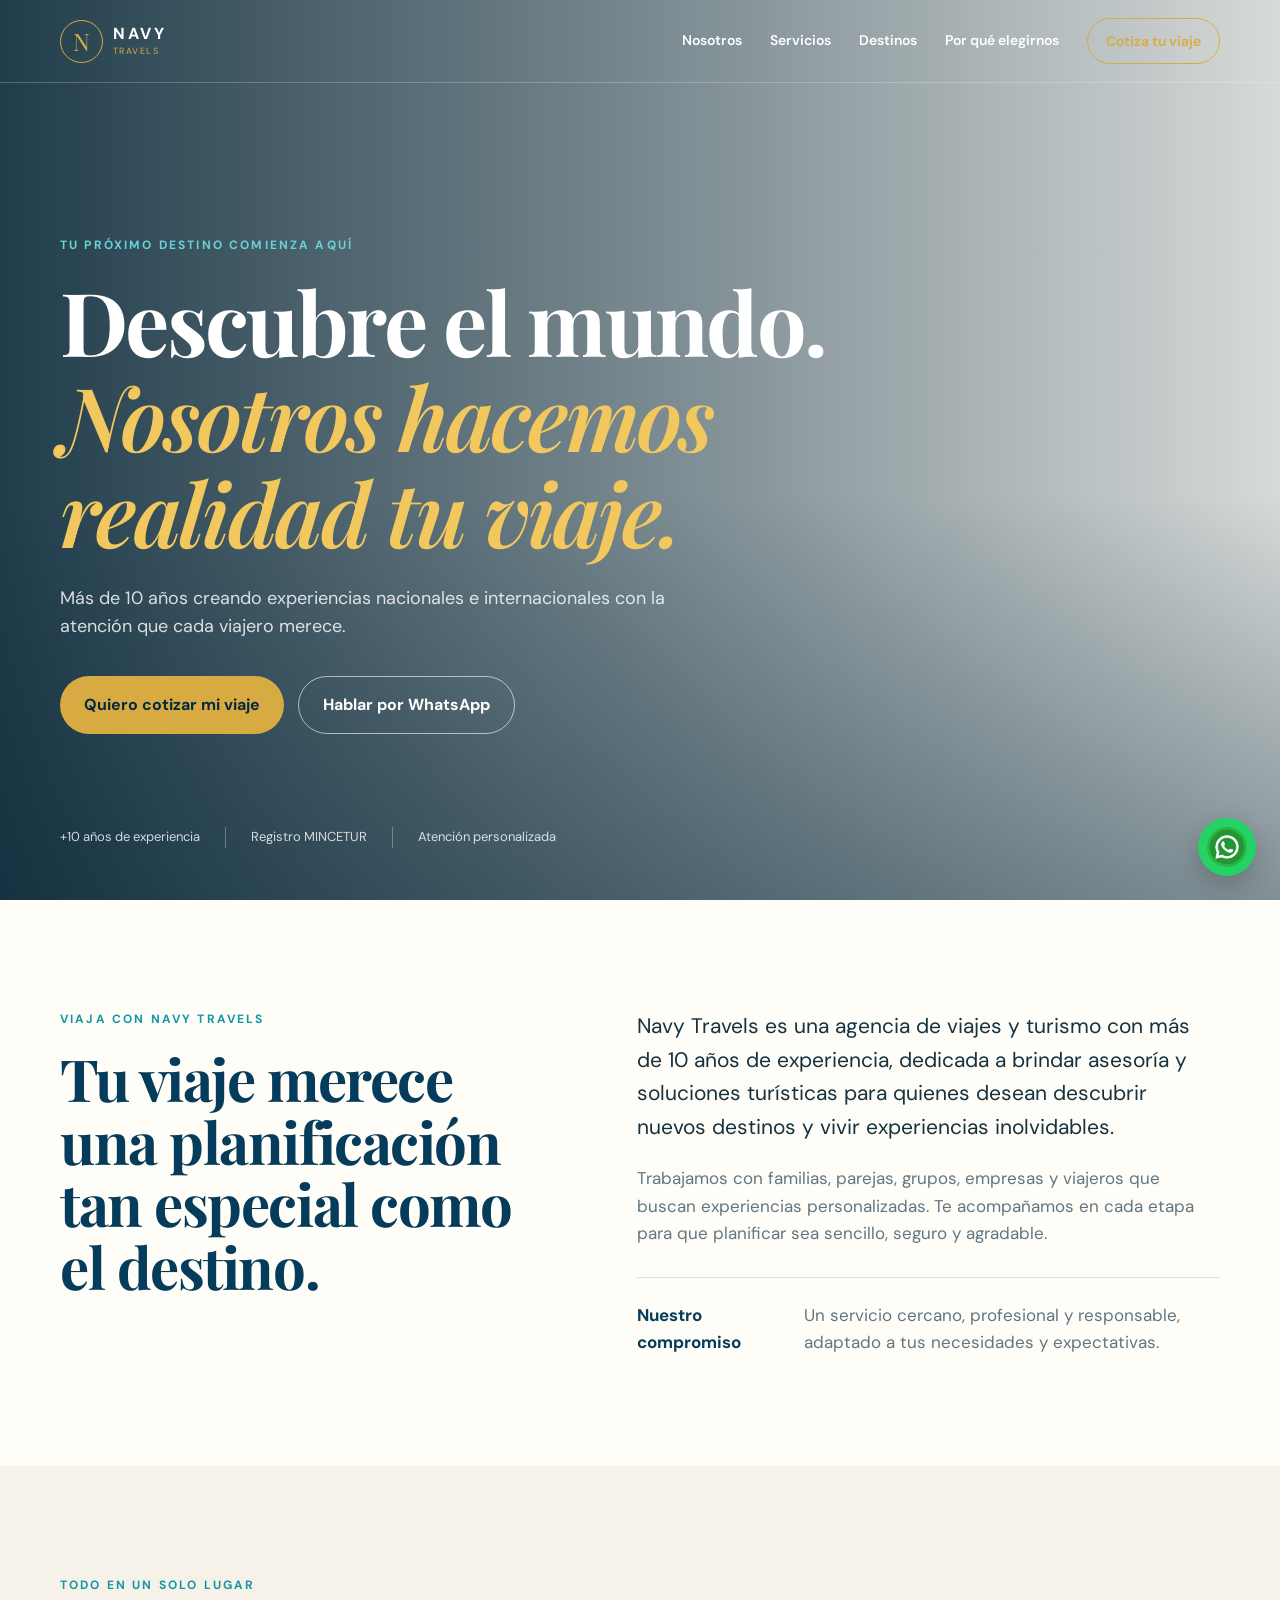
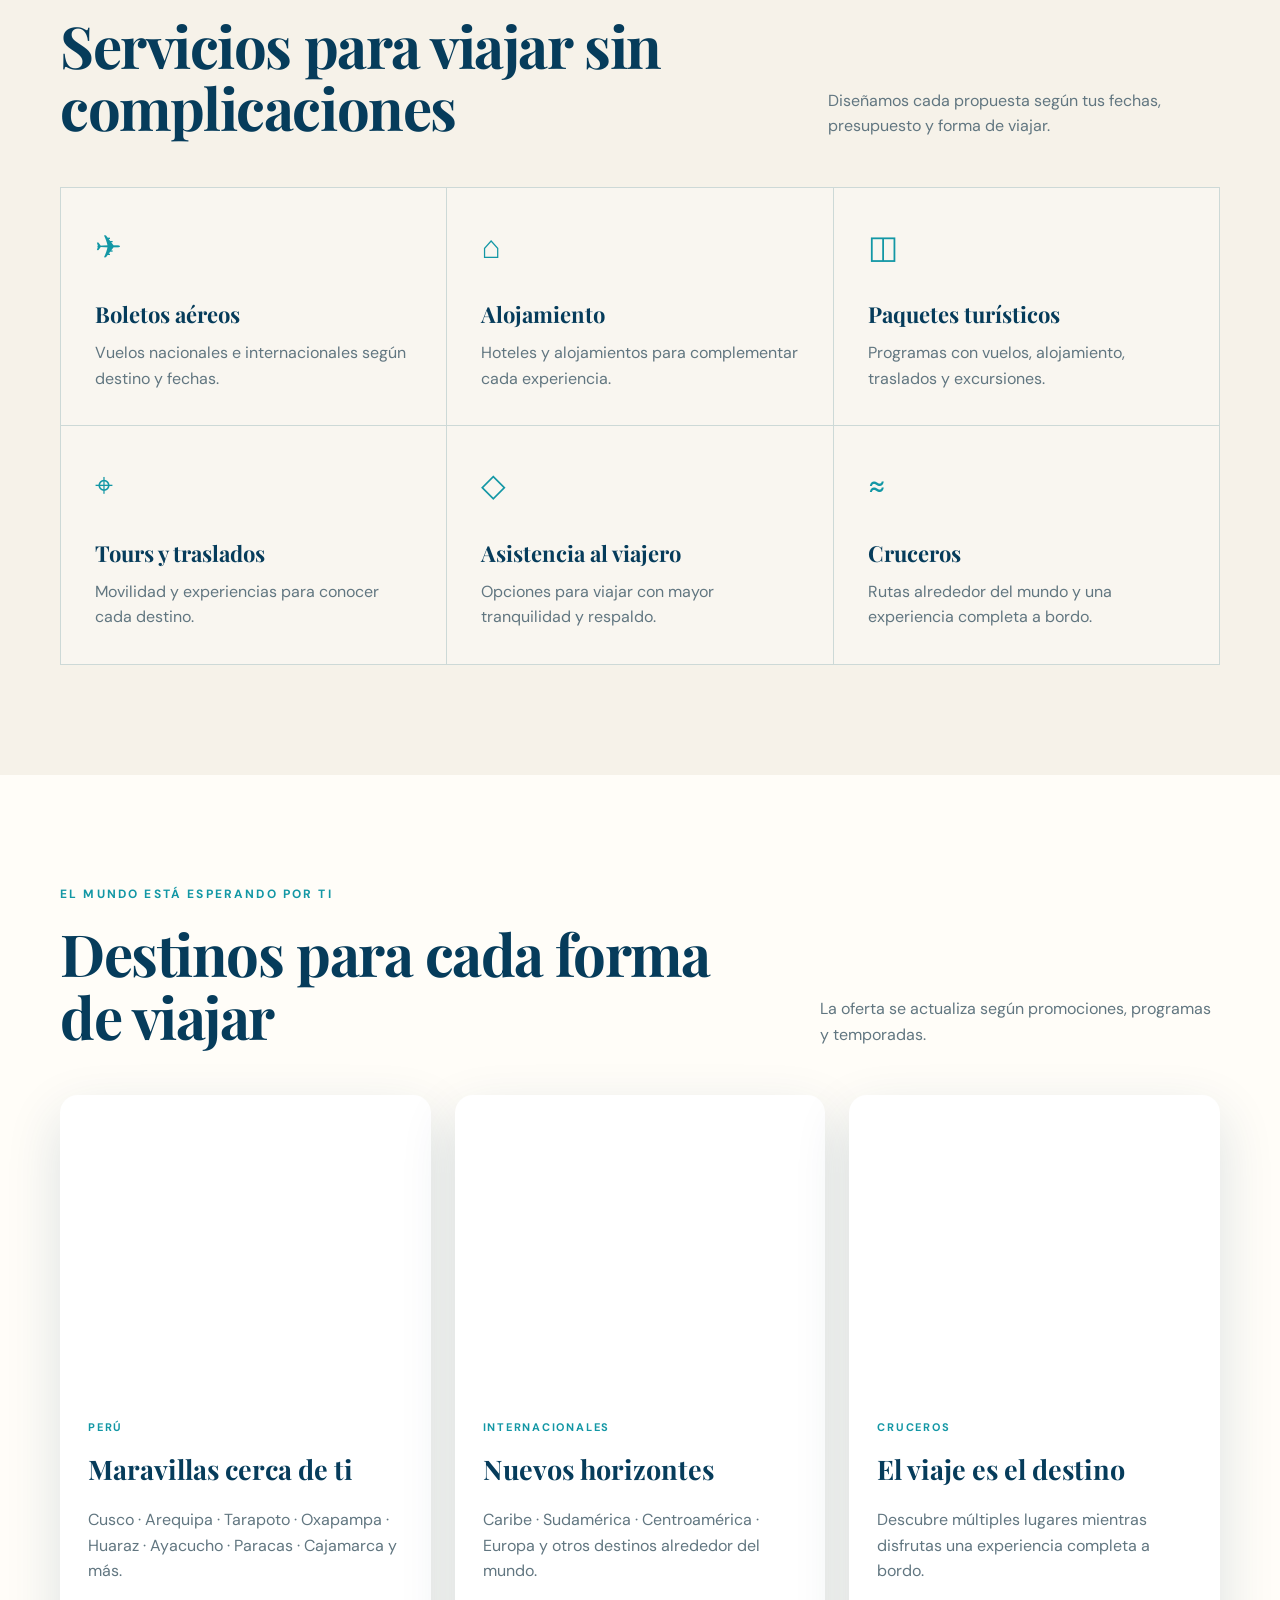
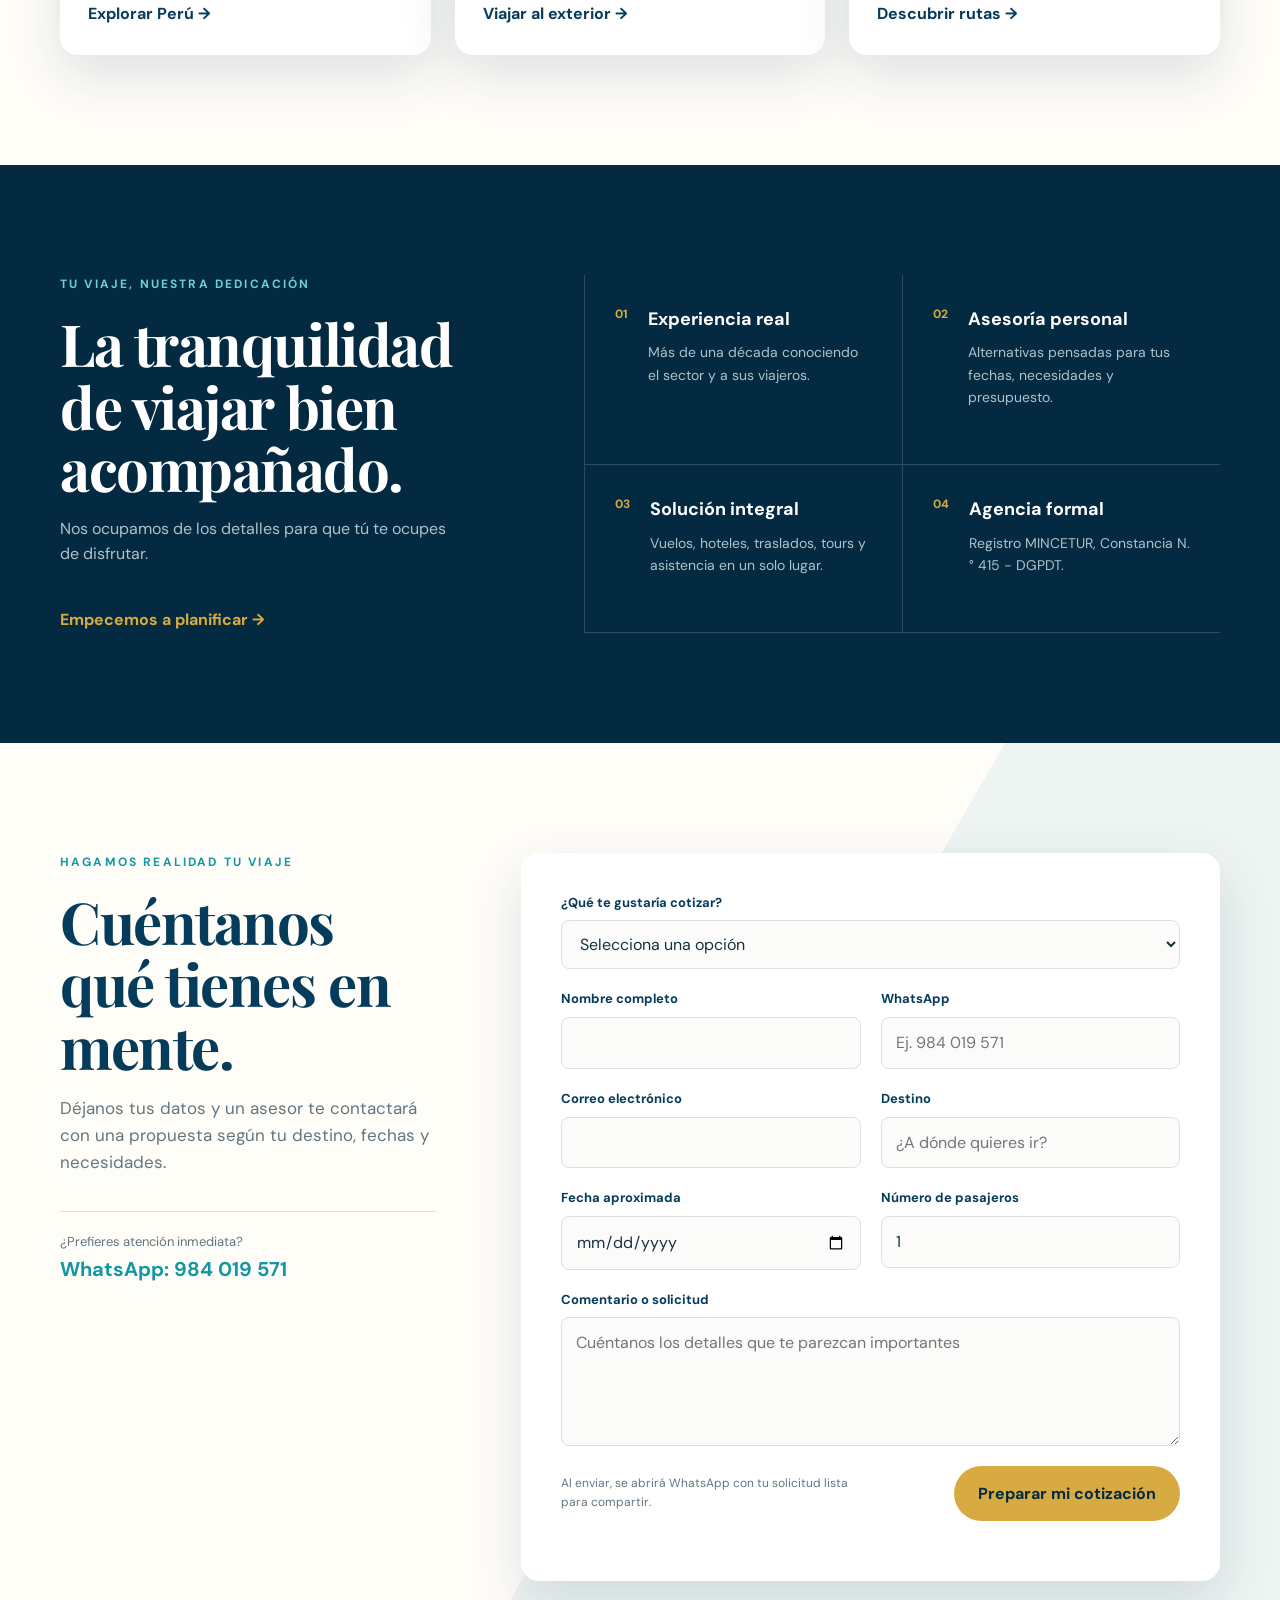
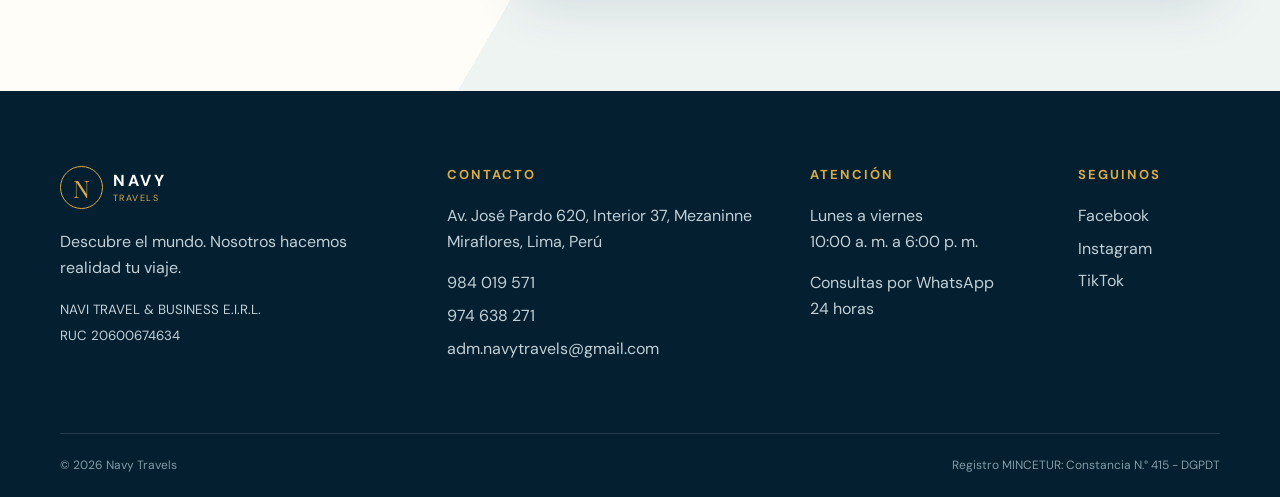
==== index.html @ 4980ef7b "test(whatsapp): introduce intentional inactive link regression" ====
<!DOCTYPE html>
<html lang="es">
<head>
  <meta charset="utf-8">
  <meta name="viewport" content="width=device-width, initial-scale=1">
  <meta name="description" content="Navy Travels: viajes nacionales e internacionales, paquetes turísticos y cruceros con asesoría personalizada desde Miraflores, Lima.">
  <meta name="theme-color" content="#063c5b">
  <title>Navy Travels | Descubre el mundo</title>
  <link rel="preconnect" href="https://images.unsplash.com">
  <link rel="stylesheet" href="styles.css">
  <script src="script.js" defer></script>
</head>
<body>
  <a class="skip-link" href="#main">Ir al contenido principal</a>
  <header class="site-header" id="inicio">
    <div class="nav-shell">
      <a class="brand" href="#inicio" aria-label="Navy Travels, inicio">
        <span class="brand-mark" aria-hidden="true">N</span>
        <span><strong>NAVY</strong><small>TRAVELS</small></span>
      </a>
      <button class="menu-toggle" type="button" aria-expanded="false" aria-controls="main-nav">
        <span class="sr-only">Abrir menú</span><span></span><span></span><span></span>
      </button>
      <nav id="main-nav" class="main-nav" aria-label="Navegación principal">
        <a href="#nosotros">Nosotros</a><a href="#servicios">Servicios</a><a href="#destinos">Destinos</a><a href="#confianza">Por qué elegirnos</a>
        <a class="nav-cta" href="#cotiza">Cotiza tu viaje</a>
      </nav>
    </div>
  </header>

  <main id="main">
    <section class="hero" aria-labelledby="hero-title">
      <div class="hero-image" role="img" aria-label="Costa tropical vista desde el mar"></div>
      <div class="hero-overlay"></div>
      <div class="container hero-content">
        <p class="eyebrow light">Tu próximo destino comienza aquí</p>
        <h1 id="hero-title">Descubre el mundo.<br><em>Nosotros hacemos realidad tu viaje.</em></h1>
        <p>Más de 10 años creando experiencias nacionales e internacionales con la atención que cada viajero merece.</p>
        <div class="hero-actions">
          <a class="button button-primary" href="#cotiza">Quiero cotizar mi viaje</a>
          <a class="button button-ghost" href="https://wa.me/51984019571?text=Hola%20Navy%20Travels%2C%20quiero%20informaci%C3%B3n%20para%20mi%20pr%C3%B3ximo%20viaje." target="_blank" rel="noopener noreferrer">Hablar por WhatsApp</a>
        </div>
        <ul class="hero-proof" aria-label="Razones destacadas"><li>+10 años de experiencia</li><li>Registro MINCETUR</li><li>Atención personalizada</li></ul>
      </div>
    </section>

    <section class="section about" id="nosotros">
      <div class="container split-layout">
        <div>
          <p class="eyebrow">Viaja con Navy Travels</p>
          <h2>Tu viaje merece una planificación tan especial como el destino.</h2>
        </div>
        <div class="body-copy">
          <p>Navy Travels es una agencia de viajes y turismo con más de 10 años de experiencia, dedicada a brindar asesoría y soluciones turísticas para quienes desean descubrir nuevos destinos y vivir experiencias inolvidables.</p>
          <p>Trabajamos con familias, parejas, grupos, empresas y viajeros que buscan experiencias personalizadas. Te acompañamos en cada etapa para que planificar sea sencillo, seguro y agradable.</p>
          <div class="commitment"><strong>Nuestro compromiso</strong><span>Un servicio cercano, profesional y responsable, adaptado a tus necesidades y expectativas.</span></div>
        </div>
      </div>
    </section>

    <section class="section services" id="servicios">
      <div class="container">
        <div class="section-heading"><div><p class="eyebrow">Todo en un solo lugar</p><h2>Servicios para viajar sin complicaciones</h2></div><p>Diseñamos cada propuesta según tus fechas, presupuesto y forma de viajar.</p></div>
        <div class="service-grid">
          <article><span class="icon" aria-hidden="true">✈</span><h3>Boletos aéreos</h3><p>Vuelos nacionales e internacionales según destino y fechas.</p></article>
          <article><span class="icon" aria-hidden="true">⌂</span><h3>Alojamiento</h3><p>Hoteles y alojamientos para complementar cada experiencia.</p></article>
          <article><span class="icon" aria-hidden="true">◫</span><h3>Paquetes turísticos</h3><p>Programas con vuelos, alojamiento, traslados y excursiones.</p></article>
          <article><span class="icon" aria-hidden="true">⌖</span><h3>Tours y traslados</h3><p>Movilidad y experiencias para conocer cada destino.</p></article>
          <article><span class="icon" aria-hidden="true">◇</span><h3>Asistencia al viajero</h3><p>Opciones para viajar con mayor tranquilidad y respaldo.</p></article>
          <article><span class="icon" aria-hidden="true">≈</span><h3>Cruceros</h3><p>Rutas alrededor del mundo y una experiencia completa a bordo.</p></article>
        </div>
      </div>
    </section>

    <section class="section destinations" id="destinos">
      <div class="container">
        <div class="section-heading"><div><p class="eyebrow">El mundo está esperando por ti</p><h2>Destinos para cada forma de viajar</h2></div><p>La oferta se actualiza según promociones, programas y temporadas.</p></div>
        <div class="destination-grid">
          <article class="destination-card peru"><div class="card-photo" role="img" aria-label="Machu Picchu en Cusco"></div><div class="card-body"><span>Perú</span><h3>Maravillas cerca de ti</h3><p>Cusco · Arequipa · Tarapoto · Oxapampa · Huaraz · Ayacucho · Paracas · Cajamarca y más.</p><a href="#cotiza">Explorar Perú <span aria-hidden="true">→</span></a></div></article>
          <article class="destination-card world"><div class="card-photo" role="img" aria-label="Ciudad europea junto al mar"></div><div class="card-body"><span>Internacionales</span><h3>Nuevos horizontes</h3><p>Caribe · Sudamérica · Centroamérica · Europa y otros destinos alrededor del mundo.</p><a href="#cotiza">Viajar al exterior <span aria-hidden="true">→</span></a></div></article>
          <article class="destination-card cruise"><div class="card-photo" role="img" aria-label="Crucero navegando por aguas azules"></div><div class="card-body"><span>Cruceros</span><h3>El viaje es el destino</h3><p>Descubre múltiples lugares mientras disfrutas una experiencia completa a bordo.</p><a href="#cotiza">Descubrir rutas <span aria-hidden="true">→</span></a></div></article>
        </div>
      </div>
    </section>

    <section class="section trust" id="confianza">
      <div class="container trust-layout">
        <div class="trust-intro"><p class="eyebrow light">Tu viaje, nuestra dedicación</p><h2>La tranquilidad de viajar bien acompañado.</h2><p>Nos ocupamos de los detalles para que tú te ocupes de disfrutar.</p><a class="text-link light" href="#cotiza">Empecemos a planificar <span aria-hidden="true">→</span></a></div>
        <div class="trust-grid">
          <article><strong>01</strong><div><h3>Experiencia real</h3><p>Más de una década conociendo el sector y a sus viajeros.</p></div></article>
          <article><strong>02</strong><div><h3>Asesoría personal</h3><p>Alternativas pensadas para tus fechas, necesidades y presupuesto.</p></div></article>
          <article><strong>03</strong><div><h3>Solución integral</h3><p>Vuelos, hoteles, traslados, tours y asistencia en un solo lugar.</p></div></article>
          <article><strong>04</strong><div><h3>Agencia formal</h3><p>Registro MINCETUR, Constancia N.° 415 - DGPDT.</p></div></article>
        </div>
      </div>
    </section>

    <section class="section quote" id="cotiza">
      <div class="container quote-layout">
        <div class="quote-copy"><p class="eyebrow">Hagamos realidad tu viaje</p><h2>Cuéntanos qué tienes en mente.</h2><p>Déjanos tus datos y un asesor te contactará con una propuesta según tu destino, fechas y necesidades.</p><div class="direct-contact"><span>¿Prefieres atención inmediata?</span><a href="https://wa.me/51984019571?text=Hola%20Navy%20Travels%2C%20quiero%20cotizar%20un%20viaje." target="_blank" rel="noopener noreferrer">WhatsApp: 984 019 571</a></div></div>
        <form class="quote-form" id="quote-form" novalidate>
          <div class="field full"><label for="service">¿Qué te gustaría cotizar?</label><select id="service" name="service" required><option value="">Selecciona una opción</option><option>Vuelos</option><option>Paquete turístico</option><option>Hotel</option><option>Crucero</option><option>Tour o excursión</option><option>Viaje personalizado</option><option>Otro</option></select></div>
          <div class="field"><label for="name">Nombre completo</label><input id="name" name="name" type="text" autocomplete="name" required></div>
          <div class="field"><label for="phone">WhatsApp</label><input id="phone" name="phone" type="tel" autocomplete="tel" inputmode="tel" placeholder="Ej. 984 019 571" required></div>
          <div class="field"><label for="email">Correo electrónico</label><input id="email" name="email" type="email" autocomplete="email" required></div>
          <div class="field"><label for="destination">Destino</label><input id="destination" name="destination" type="text" placeholder="¿A dónde quieres ir?" required></div>
          <div class="field"><label for="date">Fecha aproximada</label><input id="date" name="date" type="date"></div>
          <div class="field"><label for="travelers">Número de pasajeros</label><input id="travelers" name="travelers" type="number" min="1" max="99" value="1" required></div>
          <div class="field full"><label for="message">Comentario o solicitud</label><textarea id="message" name="message" rows="4" placeholder="Cuéntanos los detalles que te parezcan importantes"></textarea></div>
          <div class="full form-footer"><p>Al enviar, se abrirá WhatsApp con tu solicitud lista para compartir.</p><button class="button button-primary" type="submit">Preparar mi cotización</button></div>
          <p class="form-status full" id="form-status" role="status" aria-live="polite"></p>
        </form>
      </div>
    </section>
  </main>

<a class="whatsapp-float" target="_blank" rel="noopener noreferrer" aria-label="Contactar a Navy Travels por WhatsApp"><img src="Navy-Travels/img/Wsp.png" alt="" width="40" height="40"></a>
  <footer class="site-footer">
    <div class="container footer-grid">
      <div><a class="brand footer-brand" href="#inicio"><span class="brand-mark" aria-hidden="true">N</span><span><strong>NAVY</strong><small>TRAVELS</small></span></a><p>Descubre el mundo. Nosotros hacemos realidad tu viaje.</p><small>NAVI TRAVEL &amp; BUSINESS E.I.R.L.<br>RUC 20600674634</small></div>
      <div><h2>Contacto</h2><address>Av. José Pardo 620, Interior 37, Mezaninne<br>Miraflores, Lima, Perú</address><a href="tel:+51984019571">984&nbsp;019&nbsp;571</a><a href="tel:+51974638271">974&nbsp;638&nbsp;271</a><a href="mailto:adm.navytravels@gmail.com">adm.navytravels@gmail.com</a></div>
      <div><h2>Atención</h2><p>Lunes a viernes<br>10:00 a. m. a 6:00 p. m.</p><p>Consultas por WhatsApp<br>24 horas</p></div>
      <div><h2>Seguinos</h2><a href="https://www.facebook.com/search/top?q=Navy%20Travels" target="_blank" rel="noopener noreferrer">Facebook</a><a href="https://www.instagram.com/navy_travels/" target="_blank" rel="noopener noreferrer">Instagram</a><a href="https://www.tiktok.com/@navy.travels" target="_blank" rel="noopener noreferrer">TikTok</a></div>
    </div>
    <div class="container footer-bottom"><span>© <span id="year"></span> Navy Travels</span><span>Registro MINCETUR: Constancia N.° 415 - DGPDT</span></div>
  </footer>
</body>
</html>
---- styles.css ----
@import url('https://fonts.googleapis.com/css2?family=DM+Sans:wght@400;500;600;700&family=Playfair+Display:ital,wght@0,600;1,600&display=swap');

:root{--navy:#063c5b;--navy-deep:#032a40;--teal:#1397a5;--gold:#d8ab42;--cream:#f6f2e9;--paper:#fffdf8;--ink:#17323f;--muted:#617680;--line:#d9e2e2;--white:#fff;--shadow:0 20px 55px rgba(6,60,91,.14);--radius:18px;--container:min(1160px,calc(100% - 40px))}
*{box-sizing:border-box}html{scroll-behavior:smooth;scroll-padding-top:90px}body{margin:0;background:var(--paper);color:var(--ink);font-family:"DM Sans",sans-serif;line-height:1.6}body.menu-open{overflow:hidden}img{max-width:100%}a{color:inherit;text-decoration:none}button,input,select,textarea{font:inherit}.container{width:var(--container);margin-inline:auto}.skip-link{position:fixed;z-index:1000;top:8px;left:8px;padding:10px 16px;background:#fff;transform:translateY(-150%)}.skip-link:focus{transform:none}.sr-only{position:absolute;width:1px;height:1px;padding:0;margin:-1px;overflow:hidden;clip:rect(0,0,0,0);white-space:nowrap;border:0}
.site-header{position:absolute;z-index:20;width:100%;color:#fff;border-bottom:1px solid rgba(255,255,255,.22)}.site-header.scrolled{position:fixed;background:rgba(3,42,64,.96);box-shadow:0 8px 30px rgba(0,0,0,.16)}.nav-shell{width:var(--container);height:82px;margin:auto;display:flex;align-items:center;justify-content:space-between}.brand{display:flex;align-items:center;gap:10px;line-height:1}.brand-mark{width:43px;height:43px;border:1px solid var(--gold);border-radius:50%;display:grid;place-items:center;color:var(--gold);font-family:"Playfair Display",serif;font-size:24px}.brand strong,.brand small{display:block;letter-spacing:.16em}.brand small{margin-top:5px;font-size:9px;color:var(--gold)}.main-nav{display:flex;align-items:center;gap:28px;font-size:14px;font-weight:600}.main-nav a:not(.nav-cta){border-bottom:1px solid transparent}.main-nav a:hover,.main-nav a:focus-visible{border-color:var(--gold)}.nav-cta{padding:11px 18px;border:1px solid var(--gold);border-radius:100px;color:var(--gold)}.menu-toggle{display:none;background:none;border:0;color:#fff;width:44px;height:44px}.menu-toggle span:not(.sr-only){display:block;width:25px;height:2px;background:currentColor;margin:5px auto}
.hero{position:relative;min-height:760px;height:100svh;max-height:920px;color:#fff;display:flex;align-items:center;overflow:hidden}.hero-image,.hero-overlay{position:absolute;inset:0}.hero-image{background:url("https://images.unsplash.com/photo-1507525428034-b723cf961d3e?auto=format&fit=crop&w=2000&q=85") center/cover}.hero-overlay{background:linear-gradient(90deg,rgba(2,34,51,.88) 0%,rgba(2,34,51,.55) 48%,rgba(2,34,51,.16) 100%),linear-gradient(0deg,rgba(2,34,51,.4),transparent 45%)}.hero-content{position:relative;padding-top:70px}.eyebrow{text-transform:uppercase;letter-spacing:.18em;font-size:12px;font-weight:700;color:var(--teal);margin:0 0 18px}.eyebrow.light{color:#68d2d5}.hero h1,.section h2{font-family:"Playfair Display",serif;line-height:1.08}.hero h1{max-width:850px;font-size:clamp(48px,7vw,88px);margin:0 0 25px;letter-spacing:-.03em}.hero h1 em{color:#f2c75e;font-weight:600}.hero-content>p:not(.eyebrow){font-size:18px;max-width:650px;color:rgba(255,255,255,.82)}.hero-actions{display:flex;gap:14px;margin-top:35px}.button{display:inline-flex;align-items:center;justify-content:center;border:0;border-radius:100px;padding:15px 24px;font-weight:700;cursor:pointer;transition:.2s transform,.2s background}.button:hover{transform:translateY(-2px)}.button-primary{background:var(--gold);color:var(--navy-deep)}.button-primary:hover{background:#e5bd59}.button-ghost{border:1px solid rgba(255,255,255,.6);color:#fff}.button-ghost:hover{background:#fff;color:var(--navy)}.hero-proof{position:absolute;top:calc(100% + 80px);list-style:none;padding:0;display:flex;gap:0;font-size:13px;color:rgba(255,255,255,.8)}.hero-proof li{padding:0 25px;border-left:1px solid rgba(255,255,255,.3)}.hero-proof li:first-child{padding-left:0;border:0}
.section{padding:110px 0}.section h2{font-size:clamp(36px,5vw,58px);margin:0;letter-spacing:-.025em;color:var(--navy)}.split-layout{display:grid;grid-template-columns:.9fr 1.1fr;gap:100px}.body-copy{font-size:17px;color:var(--muted)}.body-copy p:first-child{font-size:21px;color:var(--ink);margin-top:0}.commitment{display:flex;gap:22px;padding-top:24px;margin-top:30px;border-top:1px solid var(--line)}.commitment strong{color:var(--navy);min-width:145px}.section-heading{display:flex;justify-content:space-between;align-items:end;gap:60px;margin-bottom:48px}.section-heading>p{max-width:420px;margin:0;color:var(--muted)}.services{background:var(--cream)}.service-grid{display:grid;grid-template-columns:repeat(3,1fr);border-top:1px solid #cdd9d7;border-left:1px solid #cdd9d7}.service-grid article{padding:34px;border-right:1px solid #cdd9d7;border-bottom:1px solid #cdd9d7;min-height:230px;background:rgba(255,255,255,.32)}.icon{font-size:32px;color:var(--teal)}.service-grid h3{font-family:"Playfair Display",serif;color:var(--navy);font-size:22px;margin:24px 0 8px}.service-grid p{color:var(--muted);margin:0}
.destination-grid{display:grid;grid-template-columns:repeat(3,1fr);gap:24px}.destination-card{overflow:hidden;border-radius:var(--radius);background:#fff;box-shadow:var(--shadow)}.card-photo{height:290px;background-position:center;background-size:cover;transition:transform .45s}.destination-card:hover .card-photo{transform:scale(1.025)}.peru .card-photo{background-image:url("https://images.unsplash.com/photo-1526392060635-9d6019884377?auto=format&fit=crop&w=900&q=80")}.world .card-photo{background-image:url("https://images.unsplash.com/photo-1499856871958-5b9627545d1a?auto=format&fit=crop&w=900&q=80")}.cruise .card-photo{background-image:url("https://images.unsplash.com/photo-1548574505-5e239809ee19?auto=format&fit=crop&w=900&q=80")}.card-body{padding:28px}.card-body>span{font-size:11px;font-weight:700;text-transform:uppercase;letter-spacing:.16em;color:var(--teal)}.card-body h3{font-family:"Playfair Display",serif;font-size:27px;color:var(--navy);margin:9px 0}.card-body p{color:var(--muted);min-height:78px}.card-body a,.text-link{font-weight:700;color:var(--navy)}
.trust{background:var(--navy-deep);color:#fff}.trust-layout{display:grid;grid-template-columns:.8fr 1.2fr;gap:100px}.trust h2{color:#fff}.trust-intro>p:not(.eyebrow){color:#afc2ca;max-width:400px}.text-link.light{display:inline-block;color:var(--gold);margin-top:24px}.trust-grid{display:grid;grid-template-columns:1fr 1fr}.trust-grid article{display:flex;gap:20px;padding:30px;border-left:1px solid rgba(255,255,255,.16);border-bottom:1px solid rgba(255,255,255,.16)}.trust-grid strong{color:var(--gold);font-size:12px}.trust-grid h3{margin:0 0 8px;font-size:18px}.trust-grid p{margin:0;color:#afc2ca;font-size:14px}
.quote{background:linear-gradient(120deg,#fffdf8 55%,#eef4f2 55%)}.quote-layout{display:grid;grid-template-columns:.7fr 1.3fr;gap:85px;align-items:start}.quote-copy{position:sticky;top:120px}.quote-copy>p:not(.eyebrow){color:var(--muted);font-size:17px}.direct-contact{margin-top:35px;padding:20px 0;border-top:1px solid var(--line);display:flex;flex-direction:column}.direct-contact span{font-size:13px;color:var(--muted)}.direct-contact a{color:var(--teal);font-size:20px;font-weight:700}.quote-form{display:grid;grid-template-columns:1fr 1fr;gap:20px;background:#fff;padding:40px;border-radius:var(--radius);box-shadow:var(--shadow)}.field{display:flex;flex-direction:column;gap:7px}.field.full,.full{grid-column:1/-1}.field label{font-size:13px;font-weight:700;color:var(--navy)}.field input,.field select,.field textarea{width:100%;border:1px solid var(--line);border-radius:8px;padding:12px 14px;background:#fbfcfa;color:var(--ink)}.field input:focus,.field select:focus,.field textarea:focus{outline:3px solid rgba(19,151,165,.18);border-color:var(--teal)}.field [aria-invalid="true"]{border-color:#b83a3a}.form-footer{display:flex;align-items:center;justify-content:space-between;gap:25px}.form-footer p{font-size:12px;color:var(--muted);margin:0;max-width:300px}.form-status{margin:0;color:#a52c2c;font-weight:600;font-size:14px}
.whatsapp-float{position:fixed;z-index:15;right:24px;bottom:24px;width:58px;height:58px;border-radius:50%;display:grid;place-items:center;background:#24d366;color:#073f25;font-weight:800;box-shadow:0 9px 25px rgba(0,0,0,.2)}.site-footer{padding-top:75px;background:#031f30;color:#c0d0d6}.footer-grid{display:grid;grid-template-columns:1.4fr 1.3fr .9fr .6fr;gap:55px;padding-bottom:65px}.footer-brand{color:#fff;margin-bottom:20px}.footer-grid h2{font:700 13px "DM Sans",sans-serif;text-transform:uppercase;letter-spacing:.16em;color:var(--gold);margin:0 0 20px}.footer-grid p,.footer-grid address{font-style:normal;margin:0 0 16px}.footer-grid a:not(.brand){display:block;margin:7px 0}.footer-grid a:hover{color:var(--gold)}.footer-bottom{border-top:1px solid rgba(255,255,255,.12);padding:22px 0;display:flex;justify-content:space-between;font-size:12px;color:#829ba6}
@media(max-width:900px){.main-nav{position:fixed;inset:82px 0 auto;background:var(--navy-deep);padding:35px 20px 45px;flex-direction:column;align-items:stretch;transform:translateY(-140%);transition:.25s}.main-nav.open{transform:none}.menu-toggle{display:block}.hero{min-height:700px}.hero-proof{position:static;margin-top:50px;flex-wrap:wrap;gap:12px}.split-layout,.trust-layout,.quote-layout{grid-template-columns:1fr;gap:50px}.section-heading{align-items:start;flex-direction:column;gap:20px}.service-grid{grid-template-columns:repeat(2,1fr)}.destination-grid{grid-template-columns:1fr 1fr}.destination-card:last-child{grid-column:1/-1}.quote-copy{position:static}.footer-grid{grid-template-columns:1fr 1fr}}
@media(max-width:600px){:root{--container:min(100% - 28px,1160px)}.nav-shell{height:72px}.main-nav{inset-block-start:72px}.hero{min-height:780px}.hero h1{font-size:44px}.hero-actions{flex-direction:column;align-items:stretch}.hero-proof{display:grid;grid-template-columns:1fr}.hero-proof li{padding:0;border:0}.section{padding:78px 0}.section h2{font-size:38px}.split-layout{gap:35px}.commitment{flex-direction:column;gap:6px}.service-grid{grid-template-columns:1fr}.service-grid article{min-height:0}.destination-grid{grid-template-columns:1fr}.destination-card:last-child{grid-column:auto}.card-photo{height:235px}.trust-grid{grid-template-columns:1fr}.quote-form{grid-template-columns:1fr;padding:24px}.form-footer{align-items:stretch;flex-direction:column}.form-footer .button{width:100%}.quote{background:#f3f7f5}.footer-grid{grid-template-columns:1fr;gap:35px}.footer-bottom{flex-direction:column;gap:8px}.whatsapp-float{right:15px;bottom:15px;width:52px;height:52px}}
@media(prefers-reduced-motion:reduce){html{scroll-behavior:auto}*,*::before,*::after{transition:none!important}}
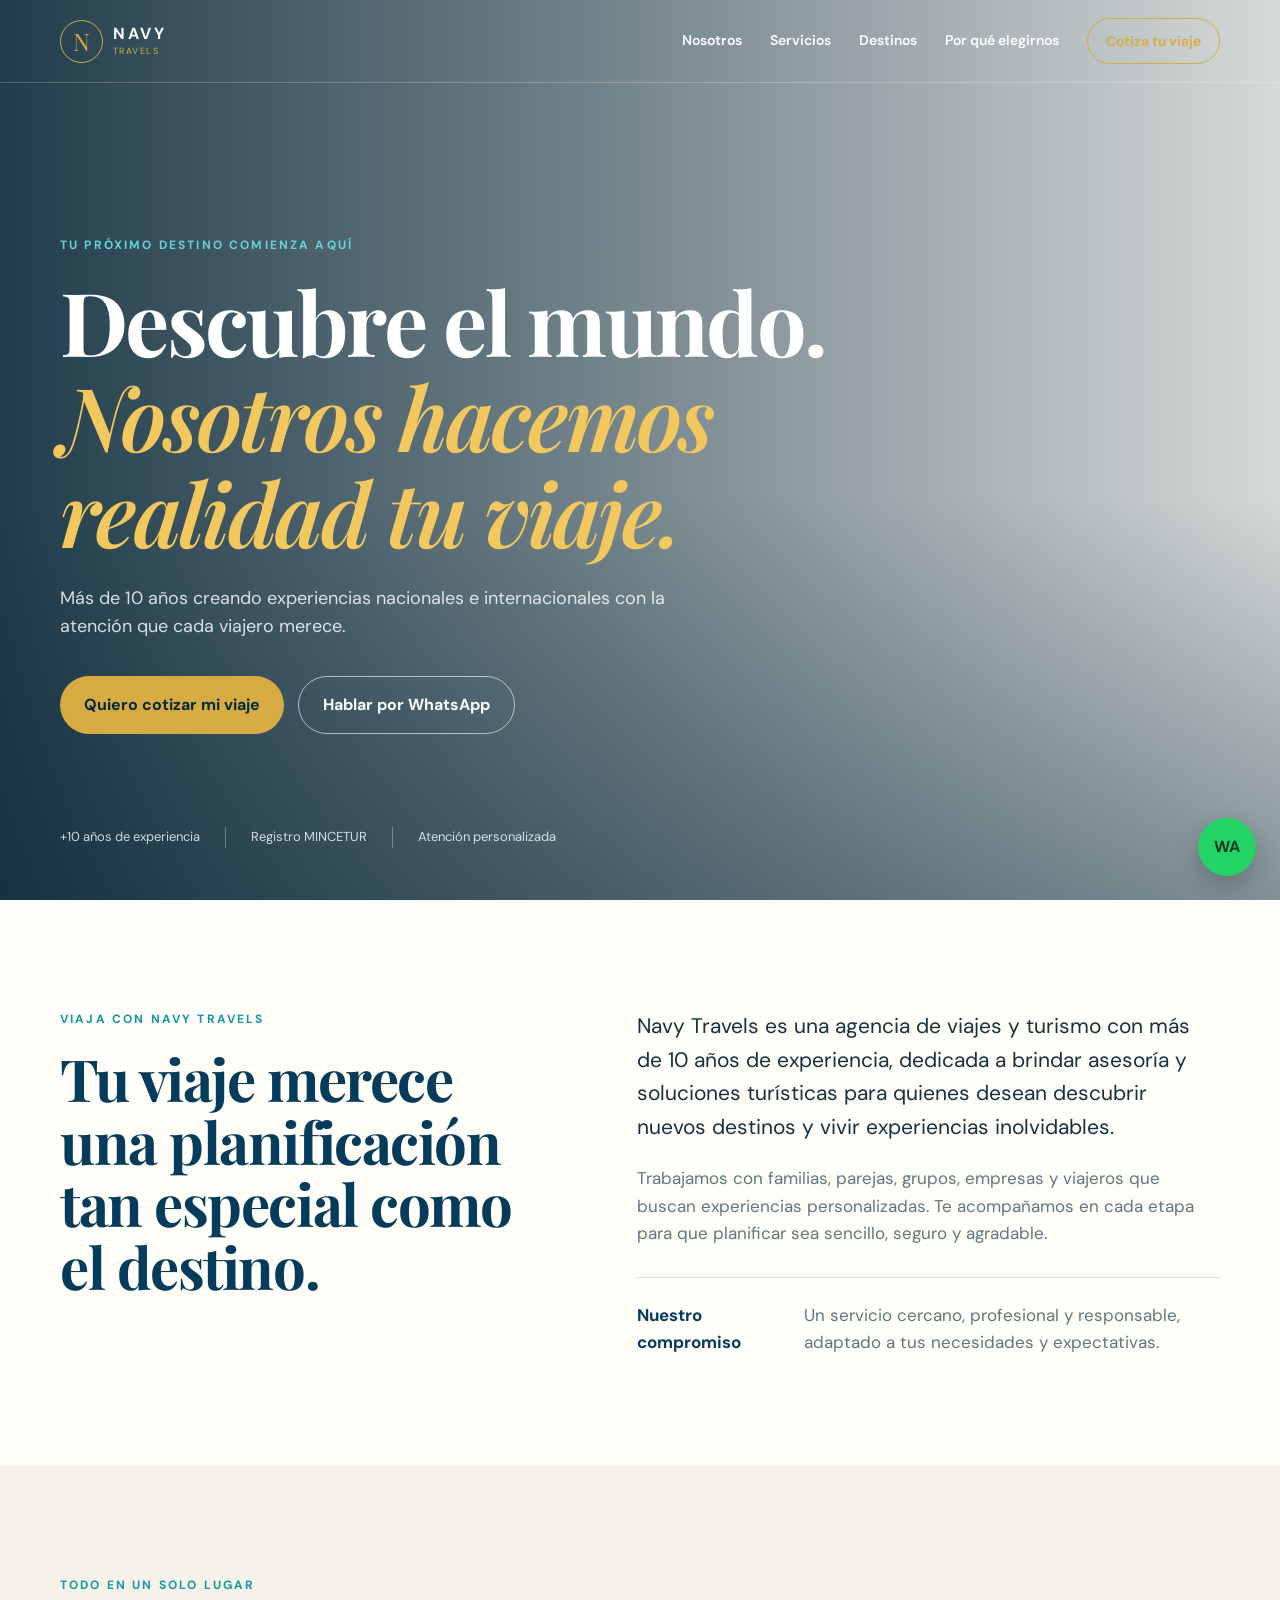
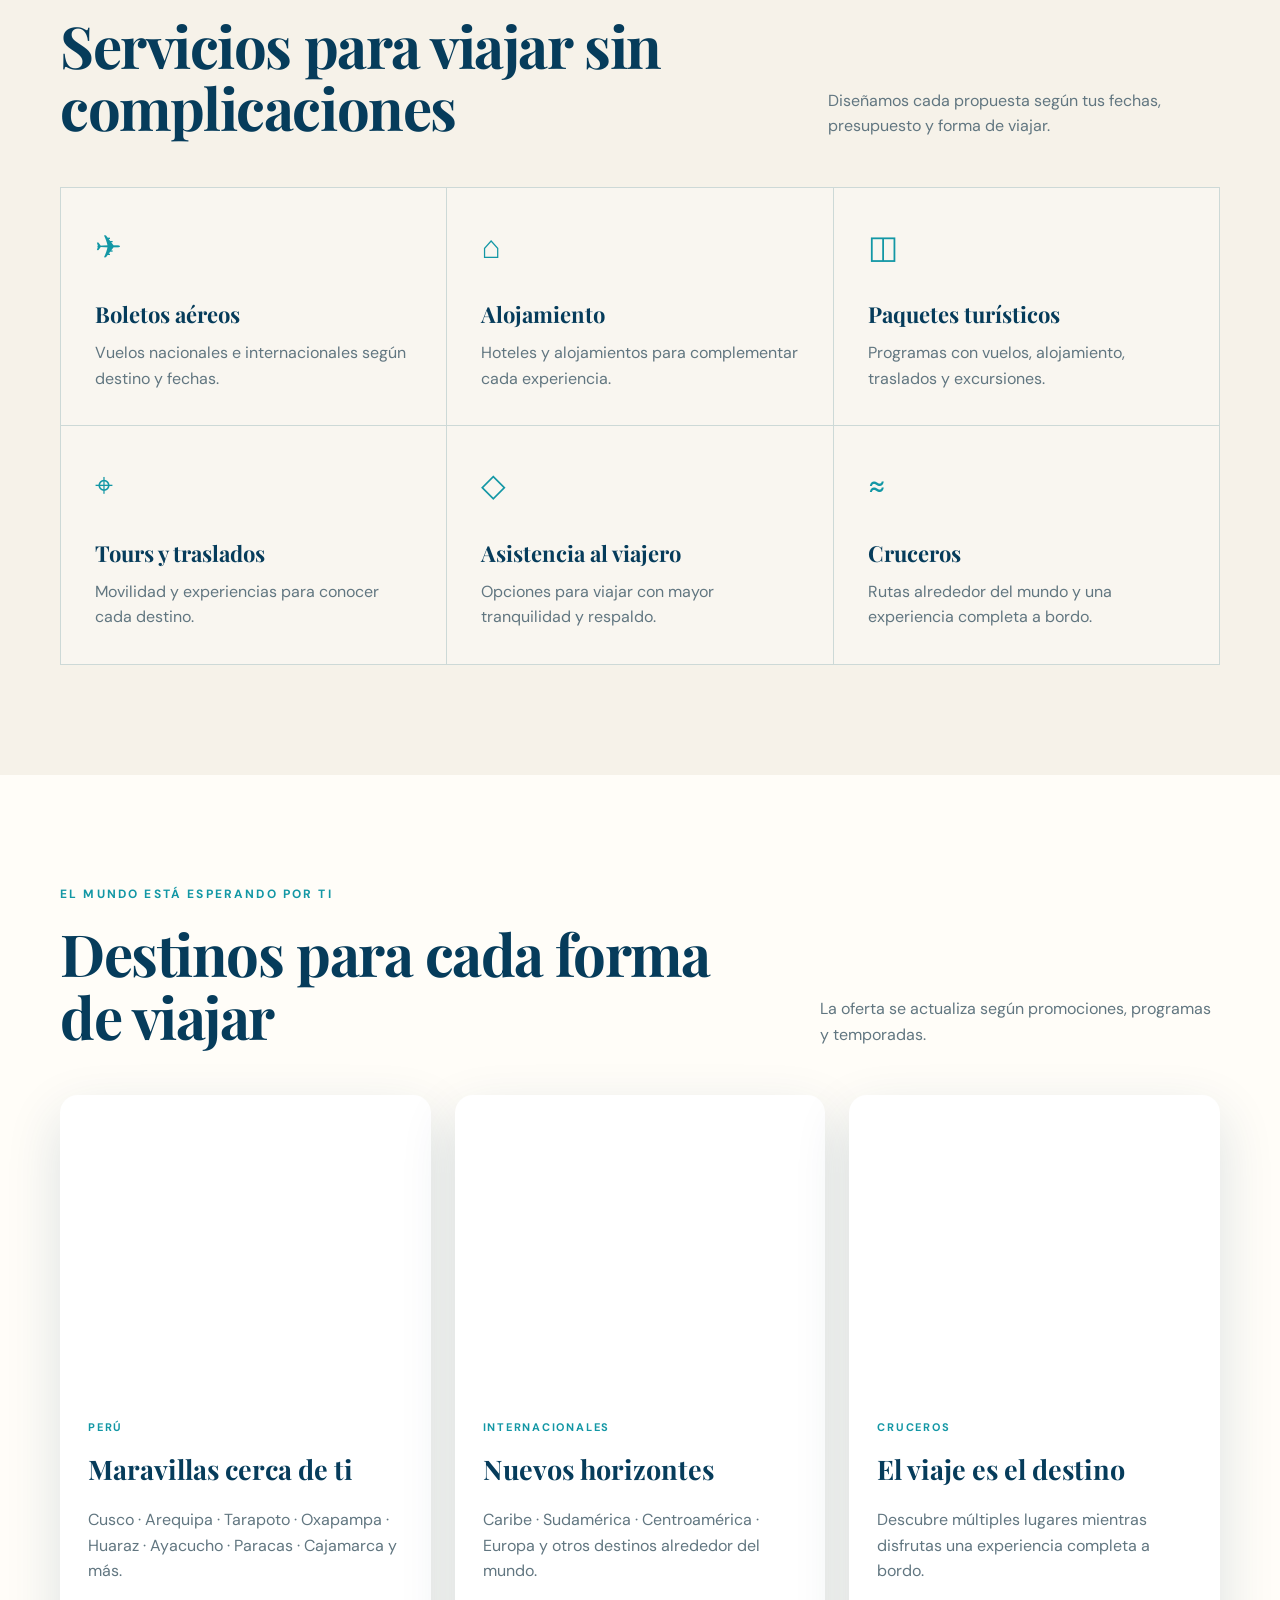
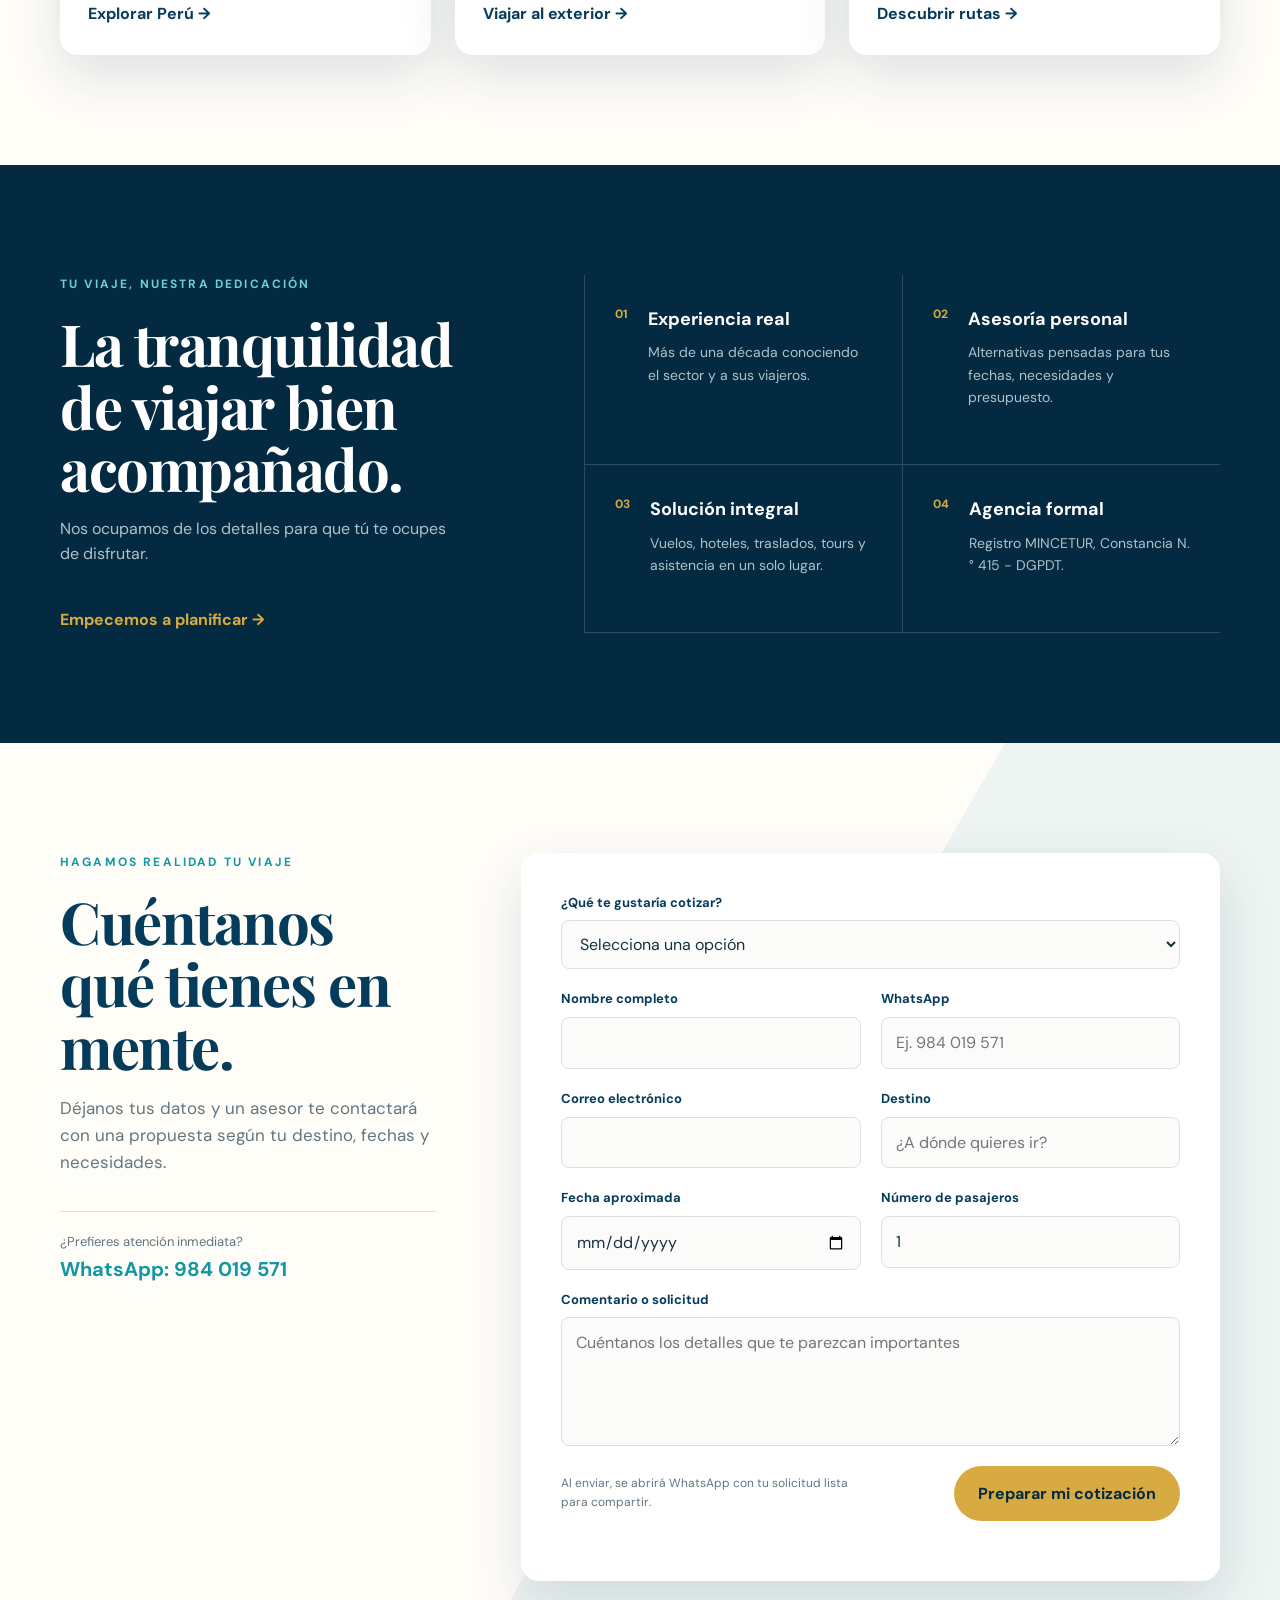
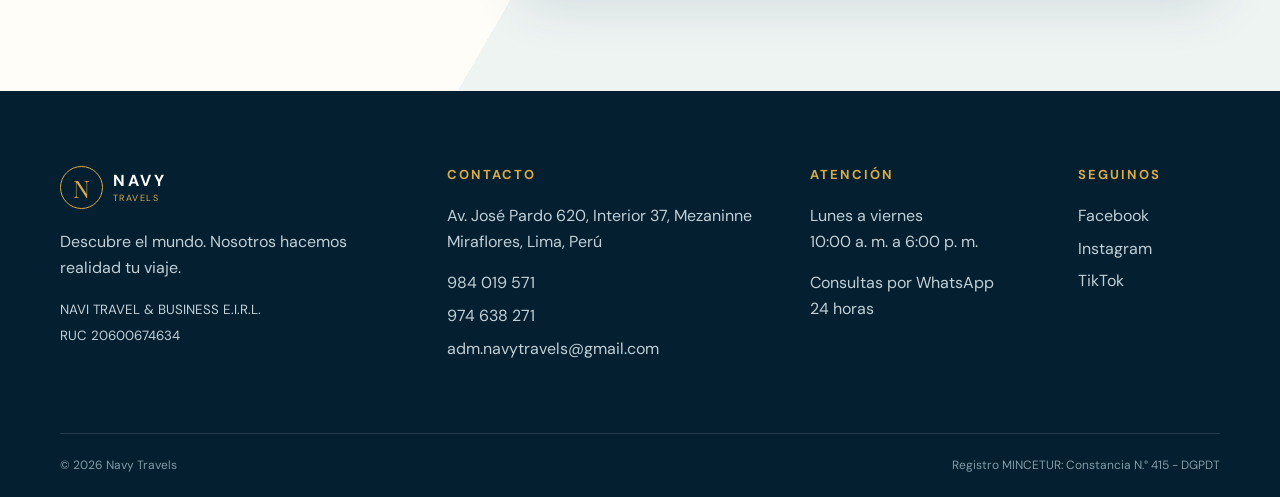
==== commit 3b63a1c8: "feat(header): label mobile navigation control" ====
--- a/index.html
+++ b/index.html
@@ -18,7 +18,7 @@
         <span class="brand-mark" aria-hidden="true">N</span>
         <span><strong>NAVY</strong><small>TRAVELS</small></span>
       </a>
-      <button class="menu-toggle" type="button" aria-expanded="false" aria-controls="main-nav">
+       <button class="menu-toggle" type="button" aria-label="Abrir menu de navegacion" aria-expanded="false" aria-controls="main-nav">
         <span class="sr-only">Abrir menú</span><span></span><span></span><span></span>
       </button>
       <nav id="main-nav" class="main-nav" aria-label="Navegación principal">
@@ -114,7 +114,8 @@
     </section>
   </main>
 
-<a class="whatsapp-float" target="_blank" rel="noopener noreferrer" aria-label="Contactar a Navy Travels por WhatsApp"><img src="Navy-Travels/img/Wsp.png" alt="" width="40" height="40"></a>
+  <a class="whatsapp-float" href="https://wa.me/51984019571?text=Hola%20Navy%20Travels%2C%20quiero%20informaci%C3%B3n." target="_blank" rel="noopener noreferrer" aria-label="Contactar a Navy Travels por WhatsApp">WA</a>
+
   <footer class="site-footer">
     <div class="container footer-grid">
       <div><a class="brand footer-brand" href="#inicio"><span class="brand-mark" aria-hidden="true">N</span><span><strong>NAVY</strong><small>TRAVELS</small></span></a><p>Descubre el mundo. Nosotros hacemos realidad tu viaje.</p><small>NAVI TRAVEL &amp; BUSINESS E.I.R.L.<br>RUC 20600674634</small></div>
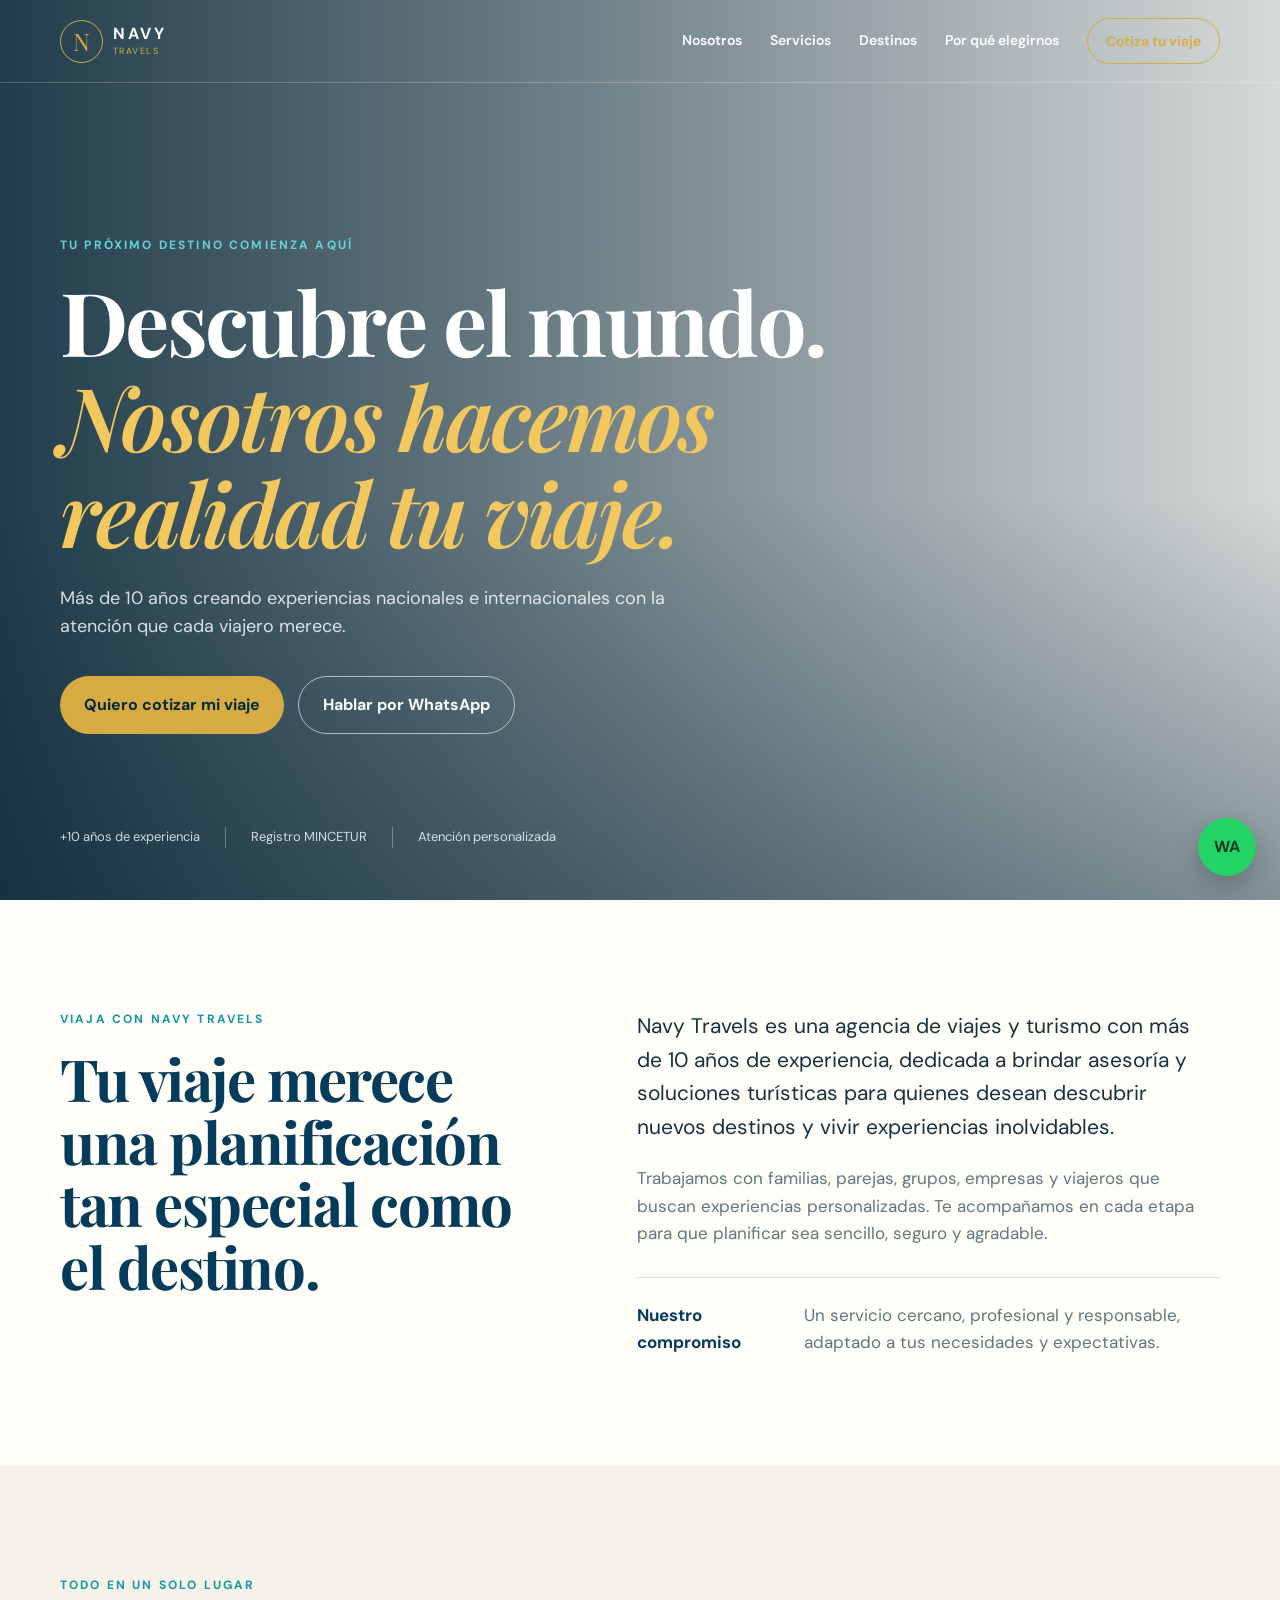
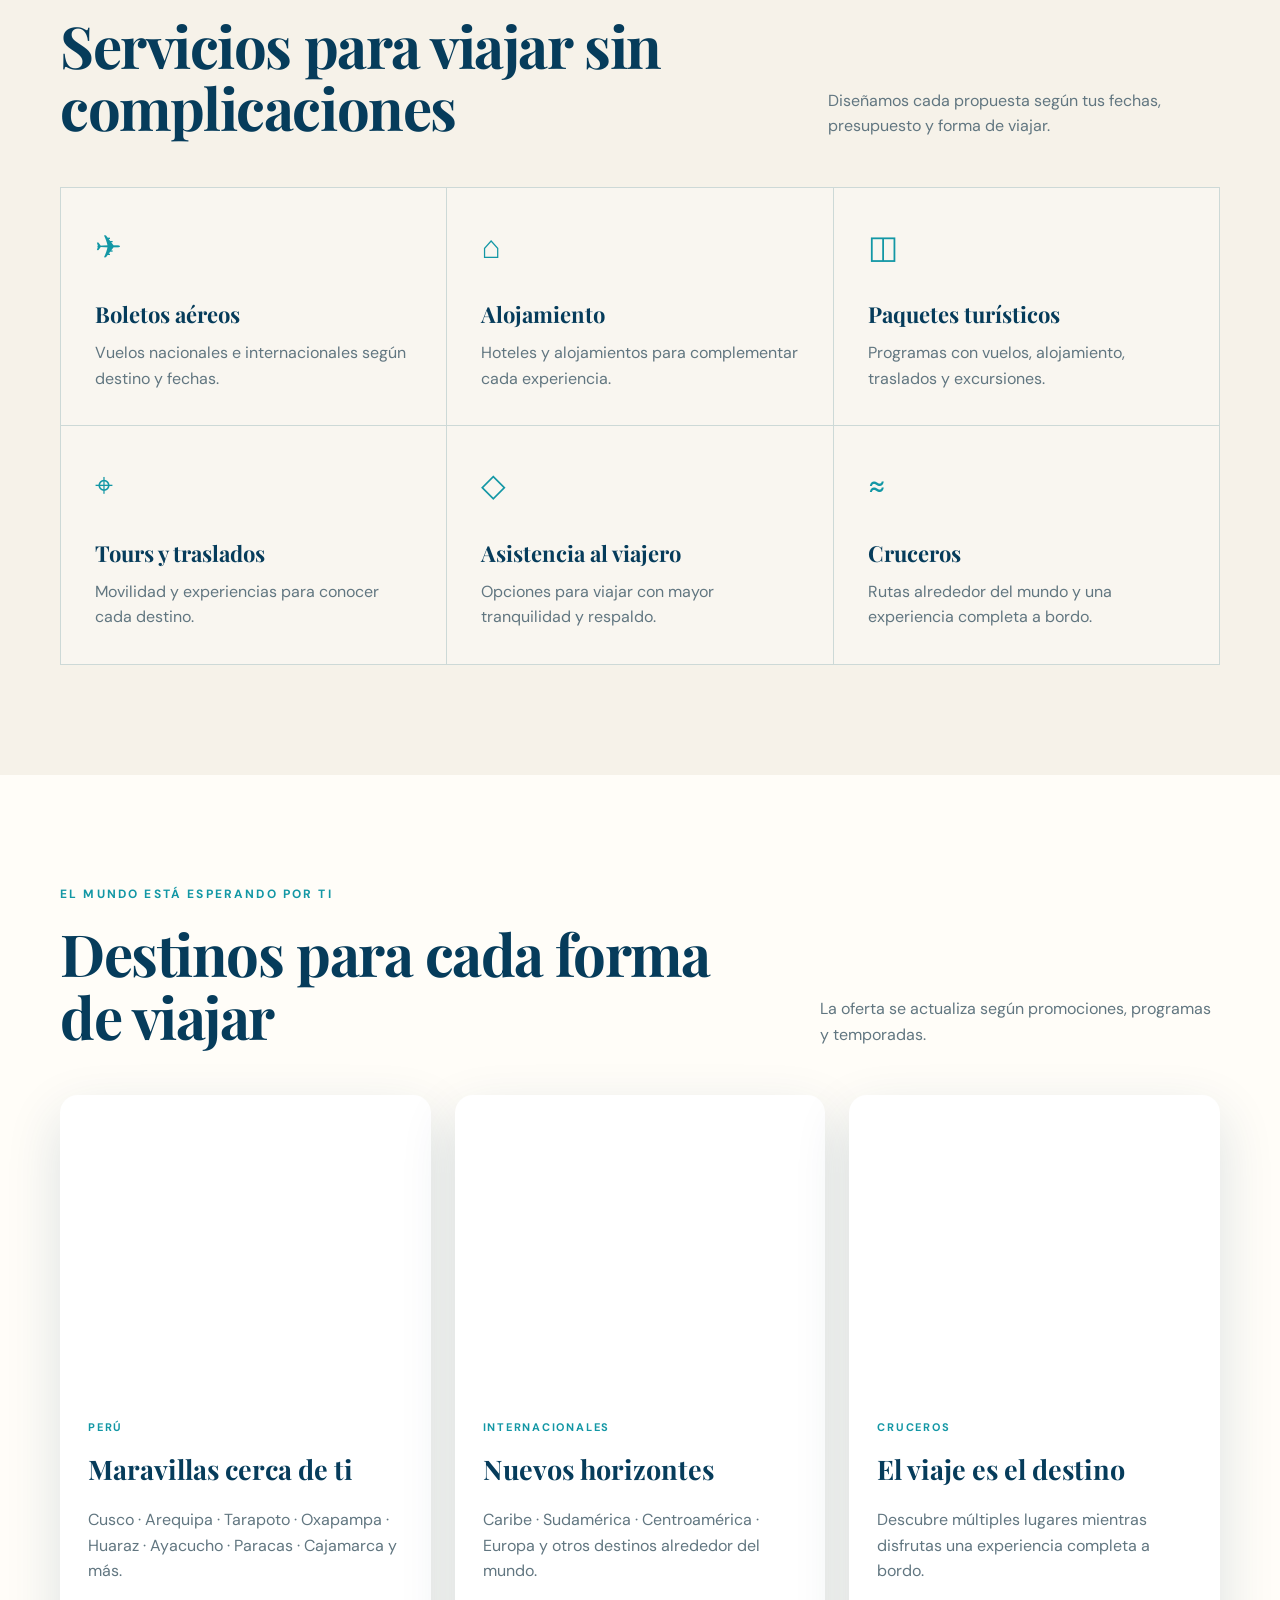
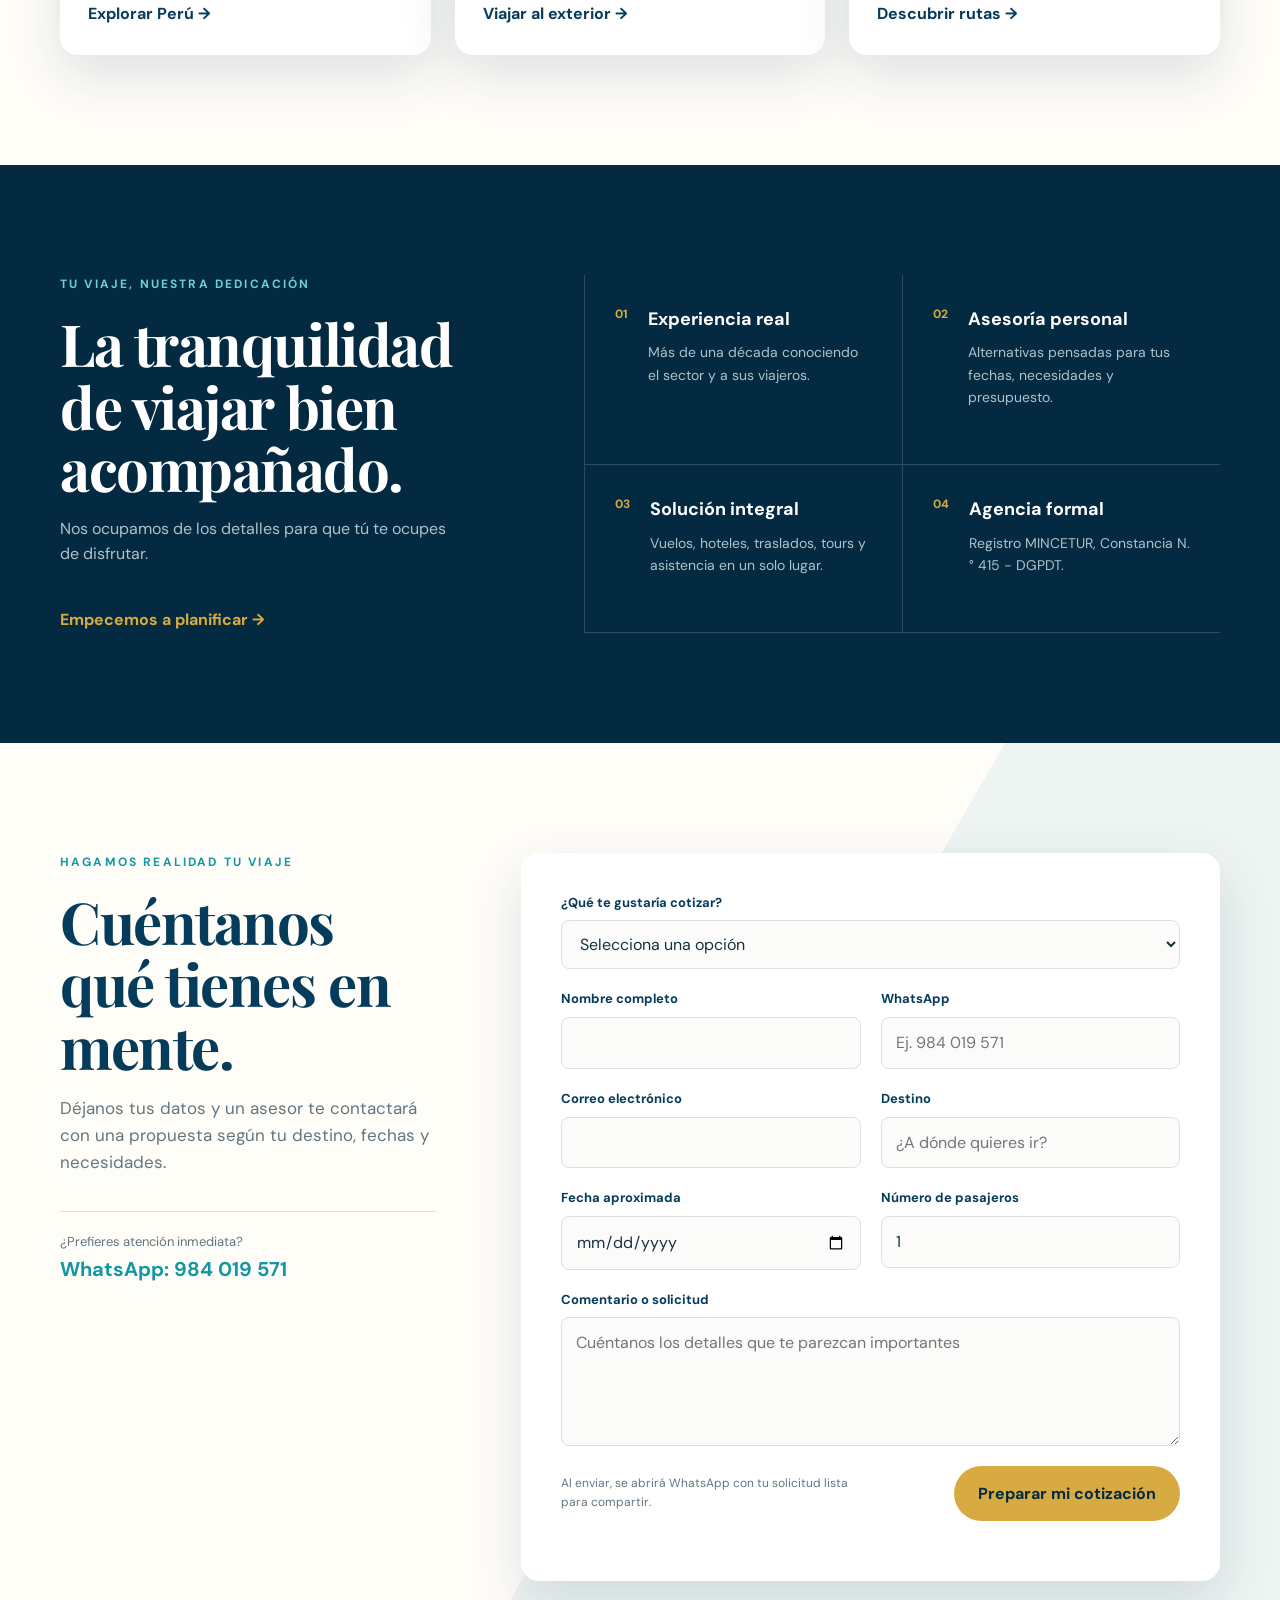
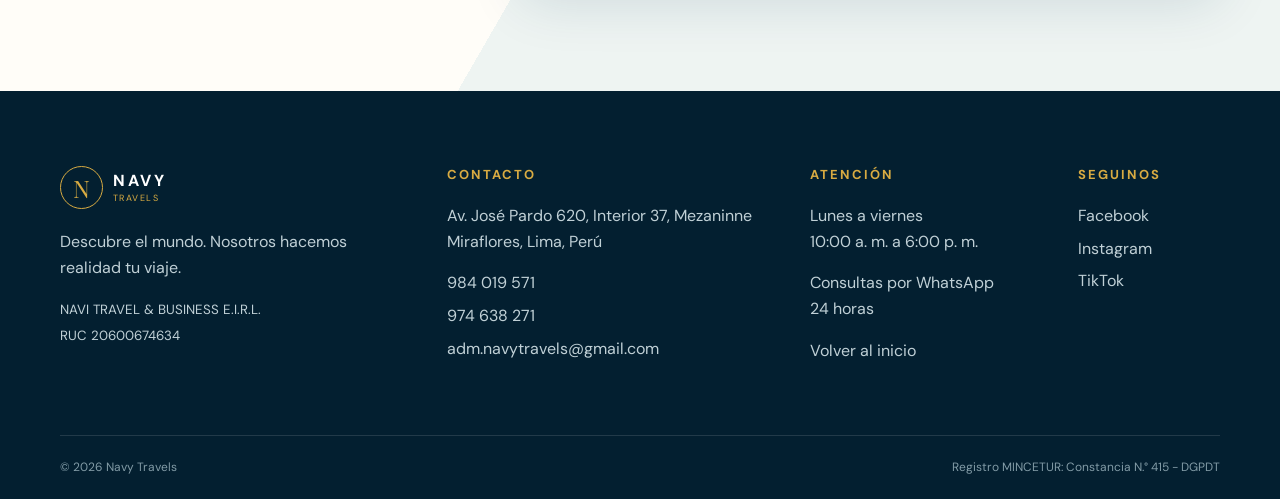
==== commit 57cd496a: "feat(footer): add return to top link" ====
--- a/index.html
+++ b/index.html
@@ -120,7 +120,7 @@
     <div class="container footer-grid">
       <div><a class="brand footer-brand" href="#inicio"><span class="brand-mark" aria-hidden="true">N</span><span><strong>NAVY</strong><small>TRAVELS</small></span></a><p>Descubre el mundo. Nosotros hacemos realidad tu viaje.</p><small>NAVI TRAVEL &amp; BUSINESS E.I.R.L.<br>RUC 20600674634</small></div>
       <div><h2>Contacto</h2><address>Av. José Pardo 620, Interior 37, Mezaninne<br>Miraflores, Lima, Perú</address><a href="tel:+51984019571">984&nbsp;019&nbsp;571</a><a href="tel:+51974638271">974&nbsp;638&nbsp;271</a><a href="mailto:adm.navytravels@gmail.com">adm.navytravels@gmail.com</a></div>
-      <div><h2>Atención</h2><p>Lunes a viernes<br>10:00 a. m. a 6:00 p. m.</p><p>Consultas por WhatsApp<br>24 horas</p></div>
+       <div><h2>Atención</h2><p>Lunes a viernes<br>10:00 a. m. a 6:00 p. m.</p><p>Consultas por WhatsApp<br>24 horas</p><a href="#inicio">Volver al inicio</a></div>
       <div><h2>Seguinos</h2><a href="https://www.facebook.com/search/top?q=Navy%20Travels" target="_blank" rel="noopener noreferrer">Facebook</a><a href="https://www.instagram.com/navy_travels/" target="_blank" rel="noopener noreferrer">Instagram</a><a href="https://www.tiktok.com/@navy.travels" target="_blank" rel="noopener noreferrer">TikTok</a></div>
     </div>
     <div class="container footer-bottom"><span>© <span id="year"></span> Navy Travels</span><span>Registro MINCETUR: Constancia N.° 415 - DGPDT</span></div>
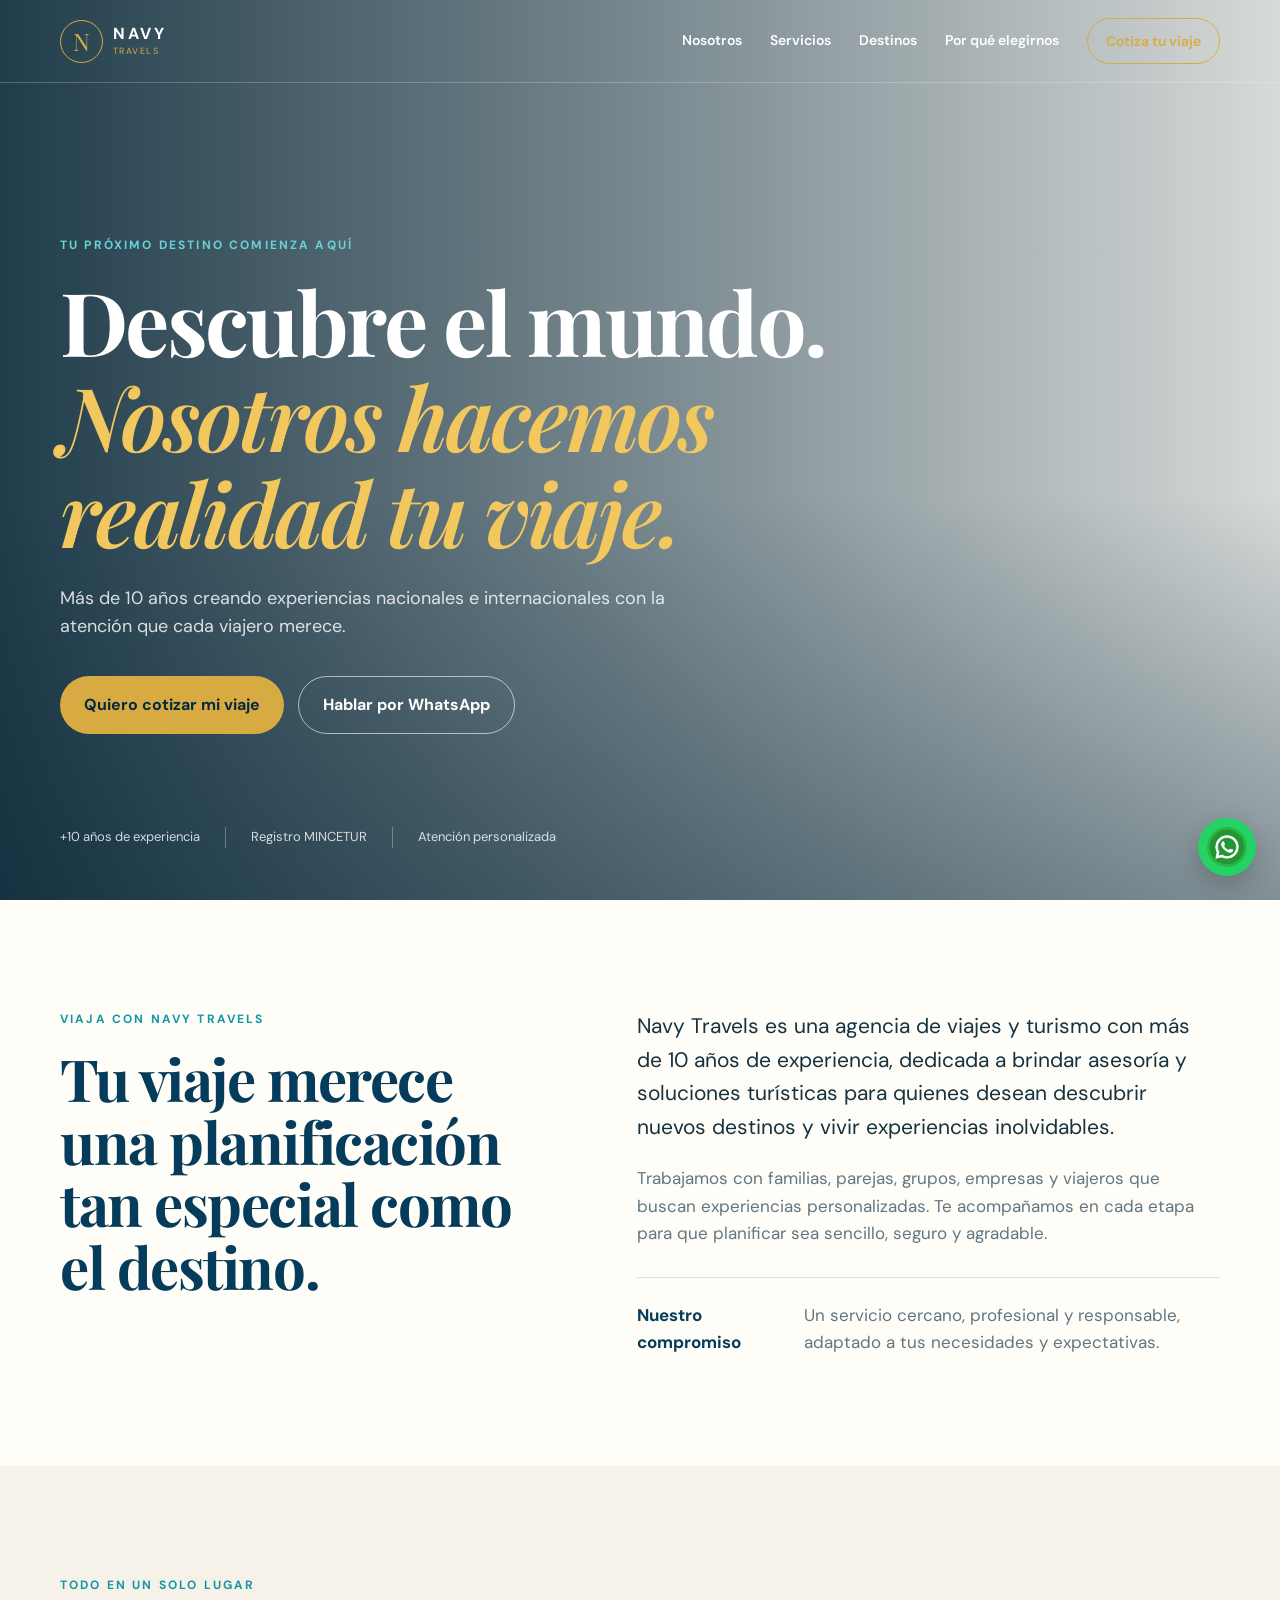
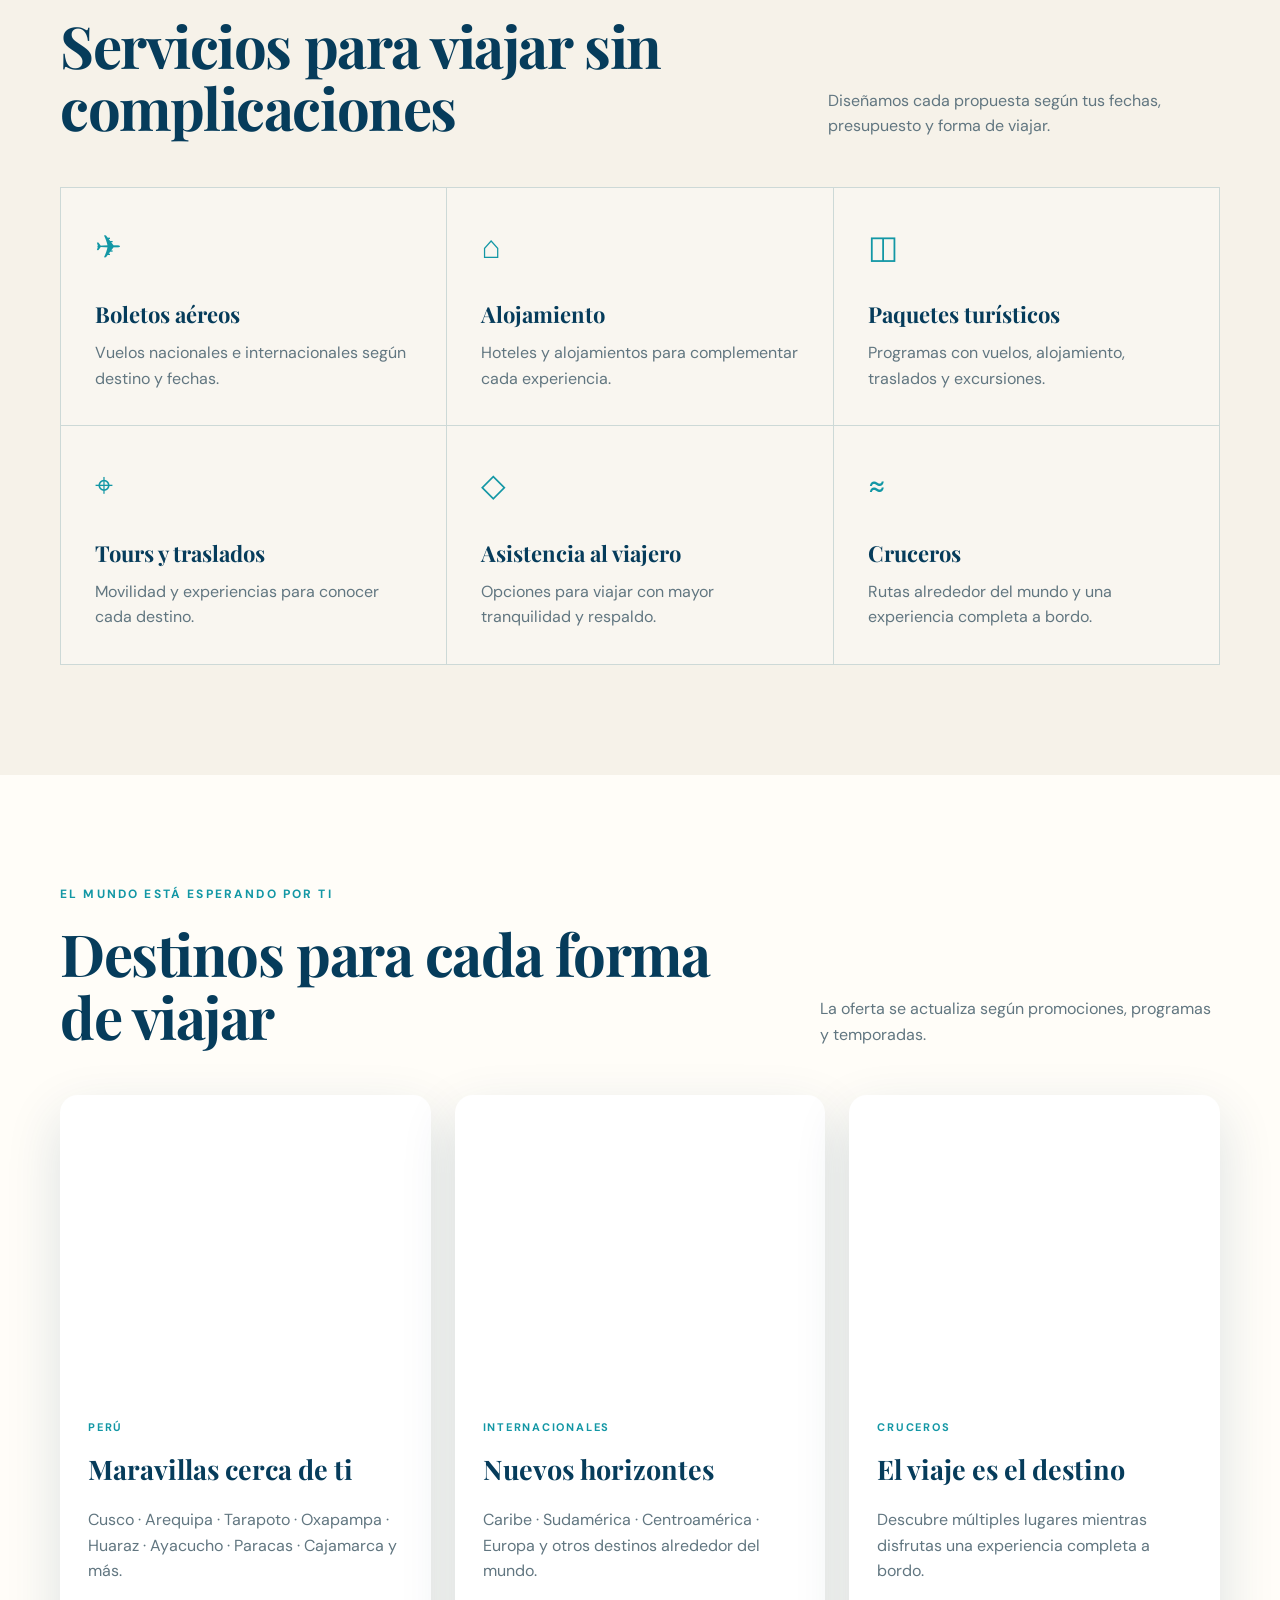
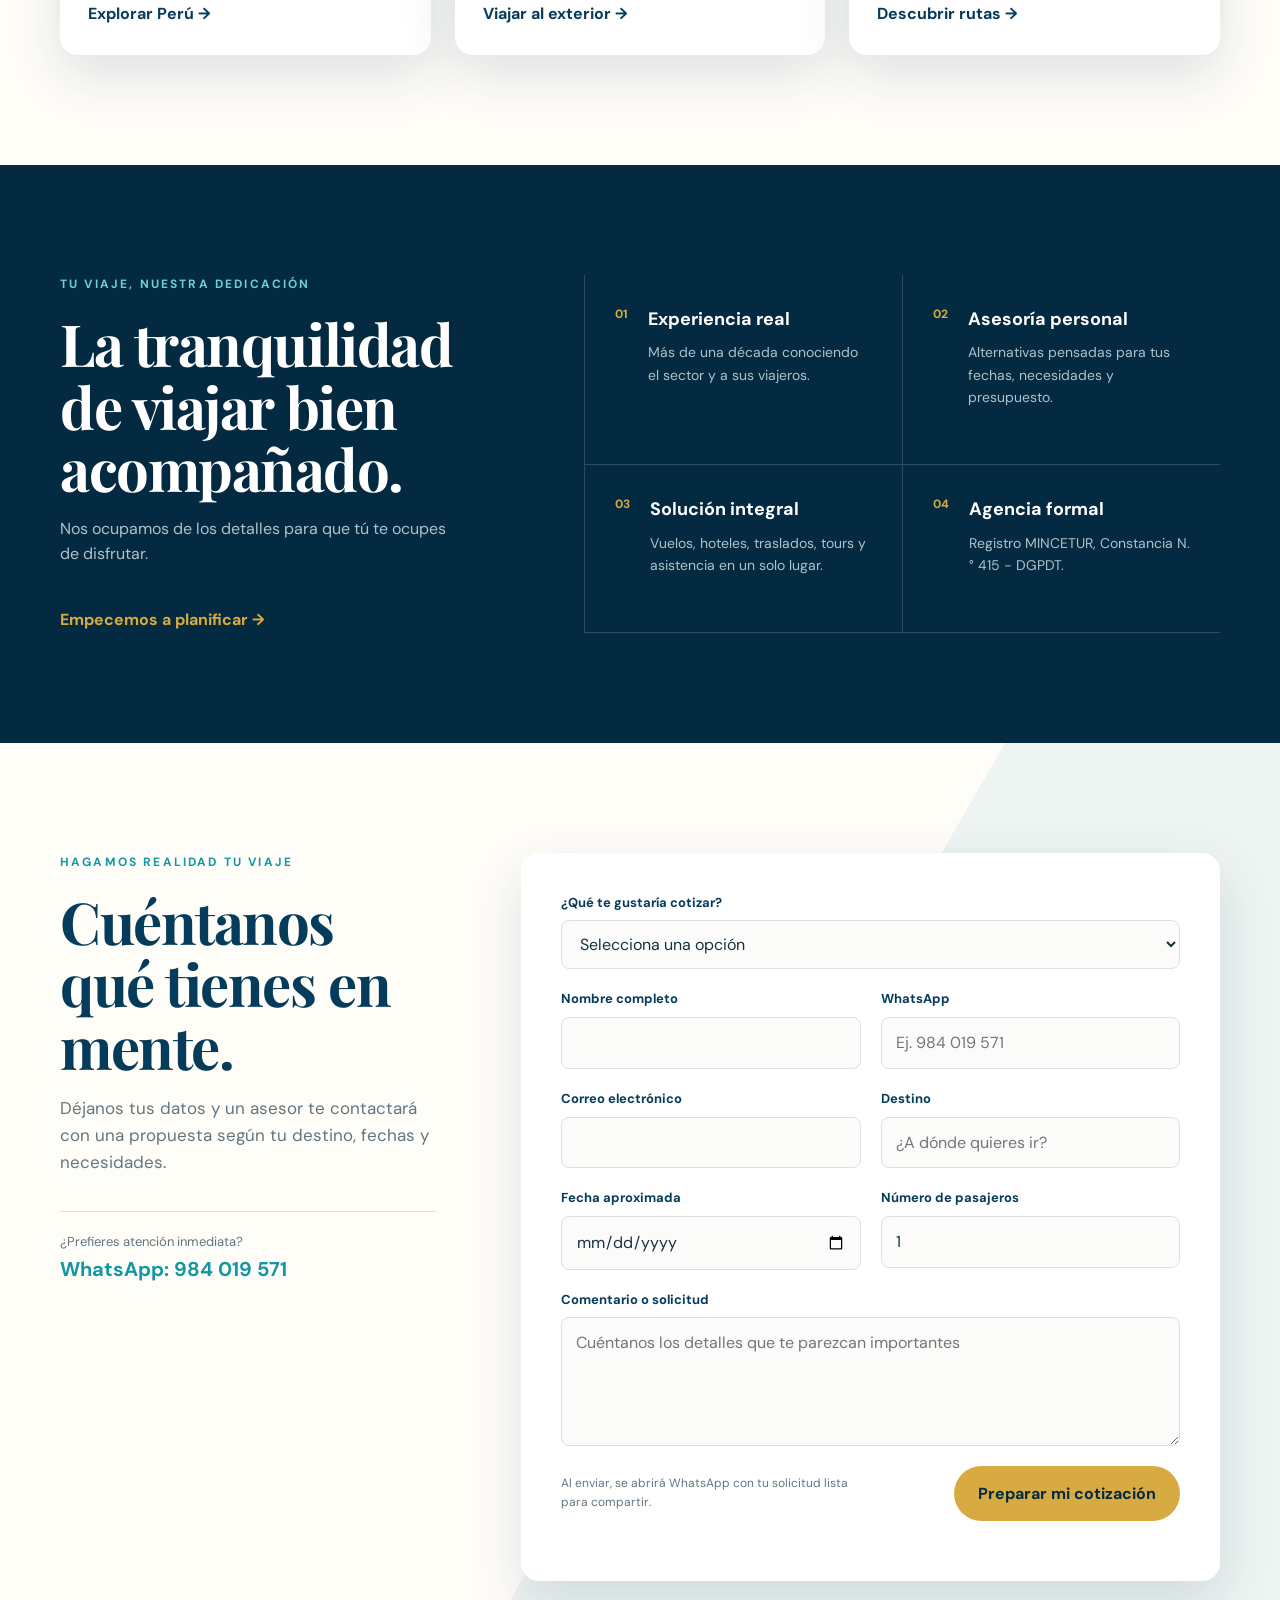
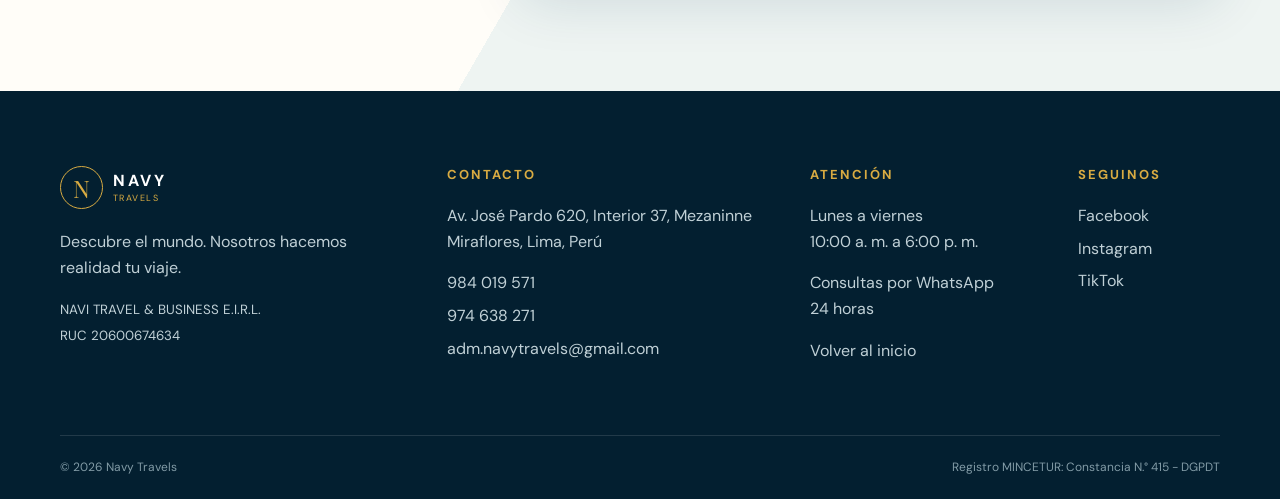
==== commit b93e34e2: "Merge c15abaa263176438e1f170a1c81097ad7f12426a into e9ff6858222cfd4dedbf5fac8cb4faf4d3eab205" ====
--- a/index.html
+++ b/index.html
@@ -114,8 +114,7 @@
     </section>
   </main>
 
-  <a class="whatsapp-float" href="https://wa.me/51984019571?text=Hola%20Navy%20Travels%2C%20quiero%20informaci%C3%B3n." target="_blank" rel="noopener noreferrer" aria-label="Contactar a Navy Travels por WhatsApp">WA</a>
-
+<a class="whatsapp-float" href="https://wa.me/51984019571?text=Hola%20Navy%20Travels%2C%20quiero%20informaci%C3%B3n." target="_blank" rel="noopener noreferrer" aria-label="Contactar a Navy Travels por WhatsApp"><img src="Navy-Travels/img/Wsp.png" alt="" width="40" height="40"></a>
   <footer class="site-footer">
     <div class="container footer-grid">
       <div><a class="brand footer-brand" href="#inicio"><span class="brand-mark" aria-hidden="true">N</span><span><strong>NAVY</strong><small>TRAVELS</small></span></a><p>Descubre el mundo. Nosotros hacemos realidad tu viaje.</p><small>NAVI TRAVEL &amp; BUSINESS E.I.R.L.<br>RUC 20600674634</small></div>
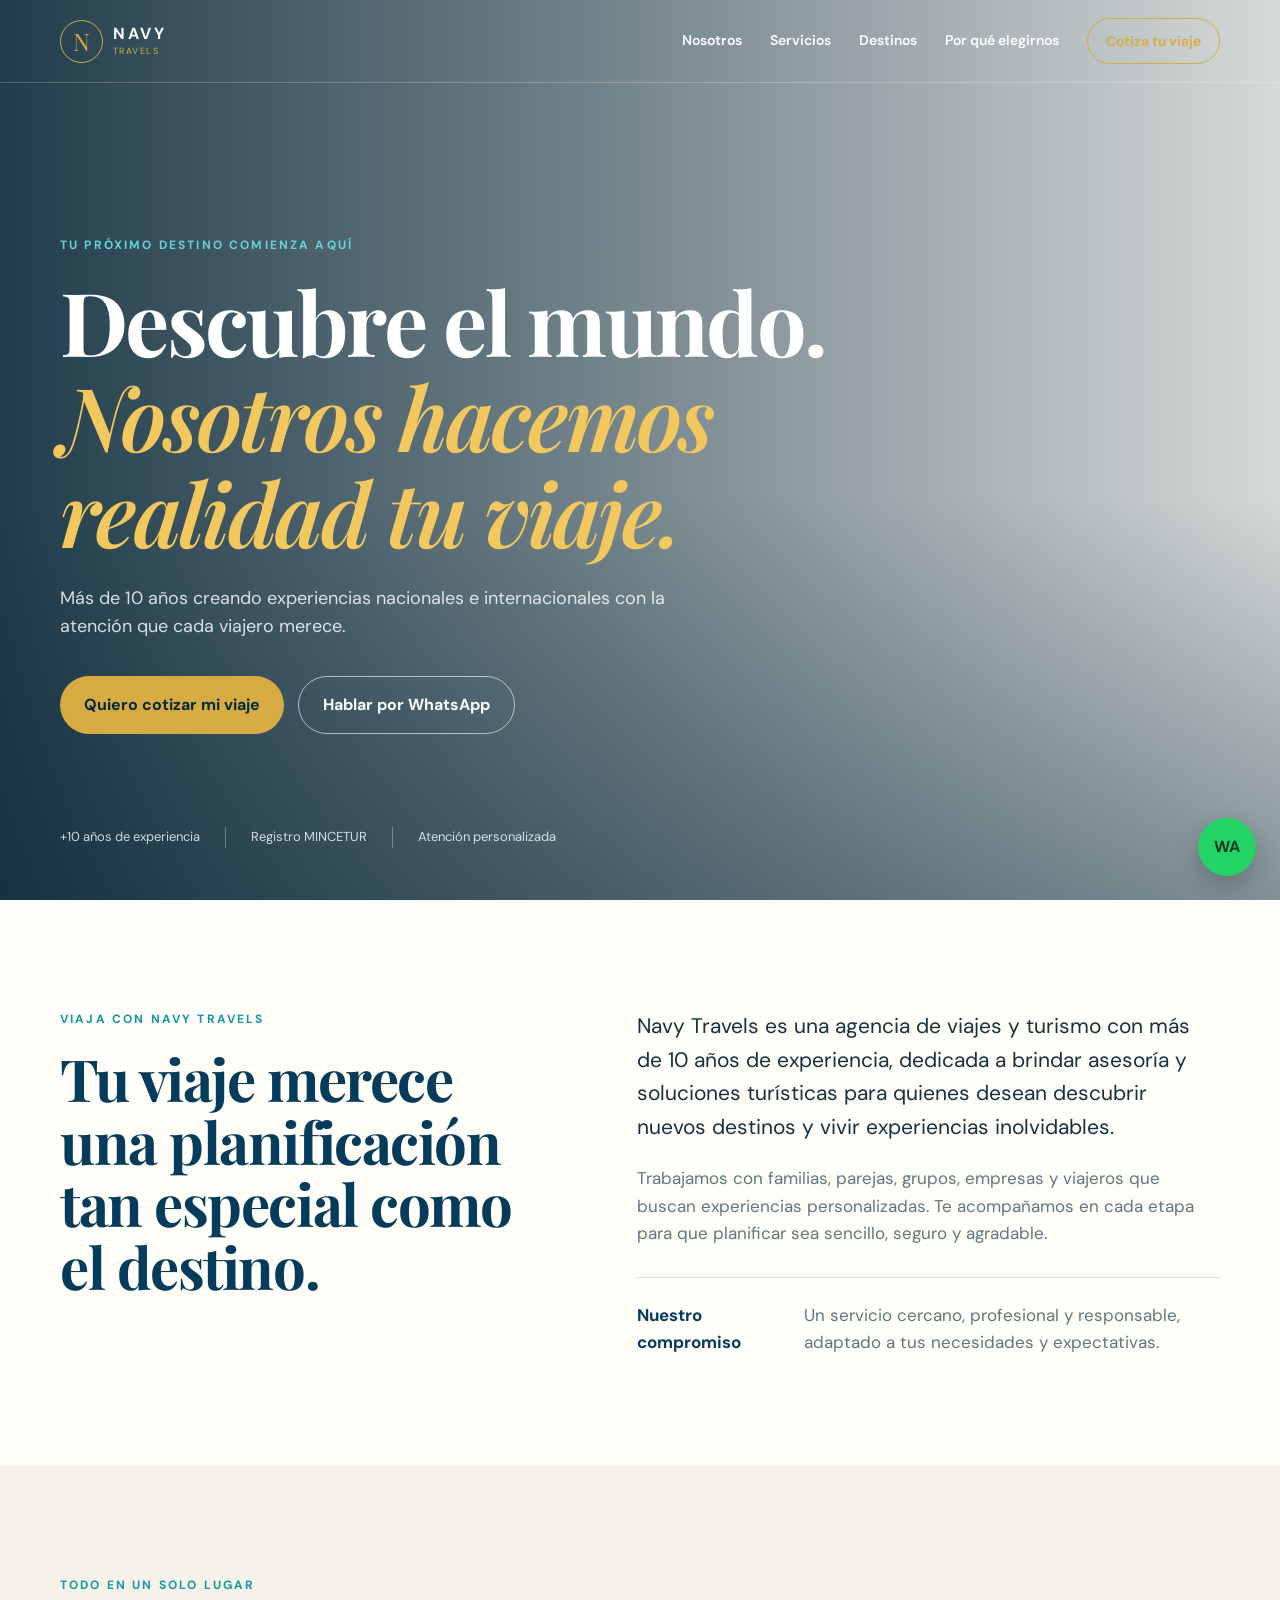
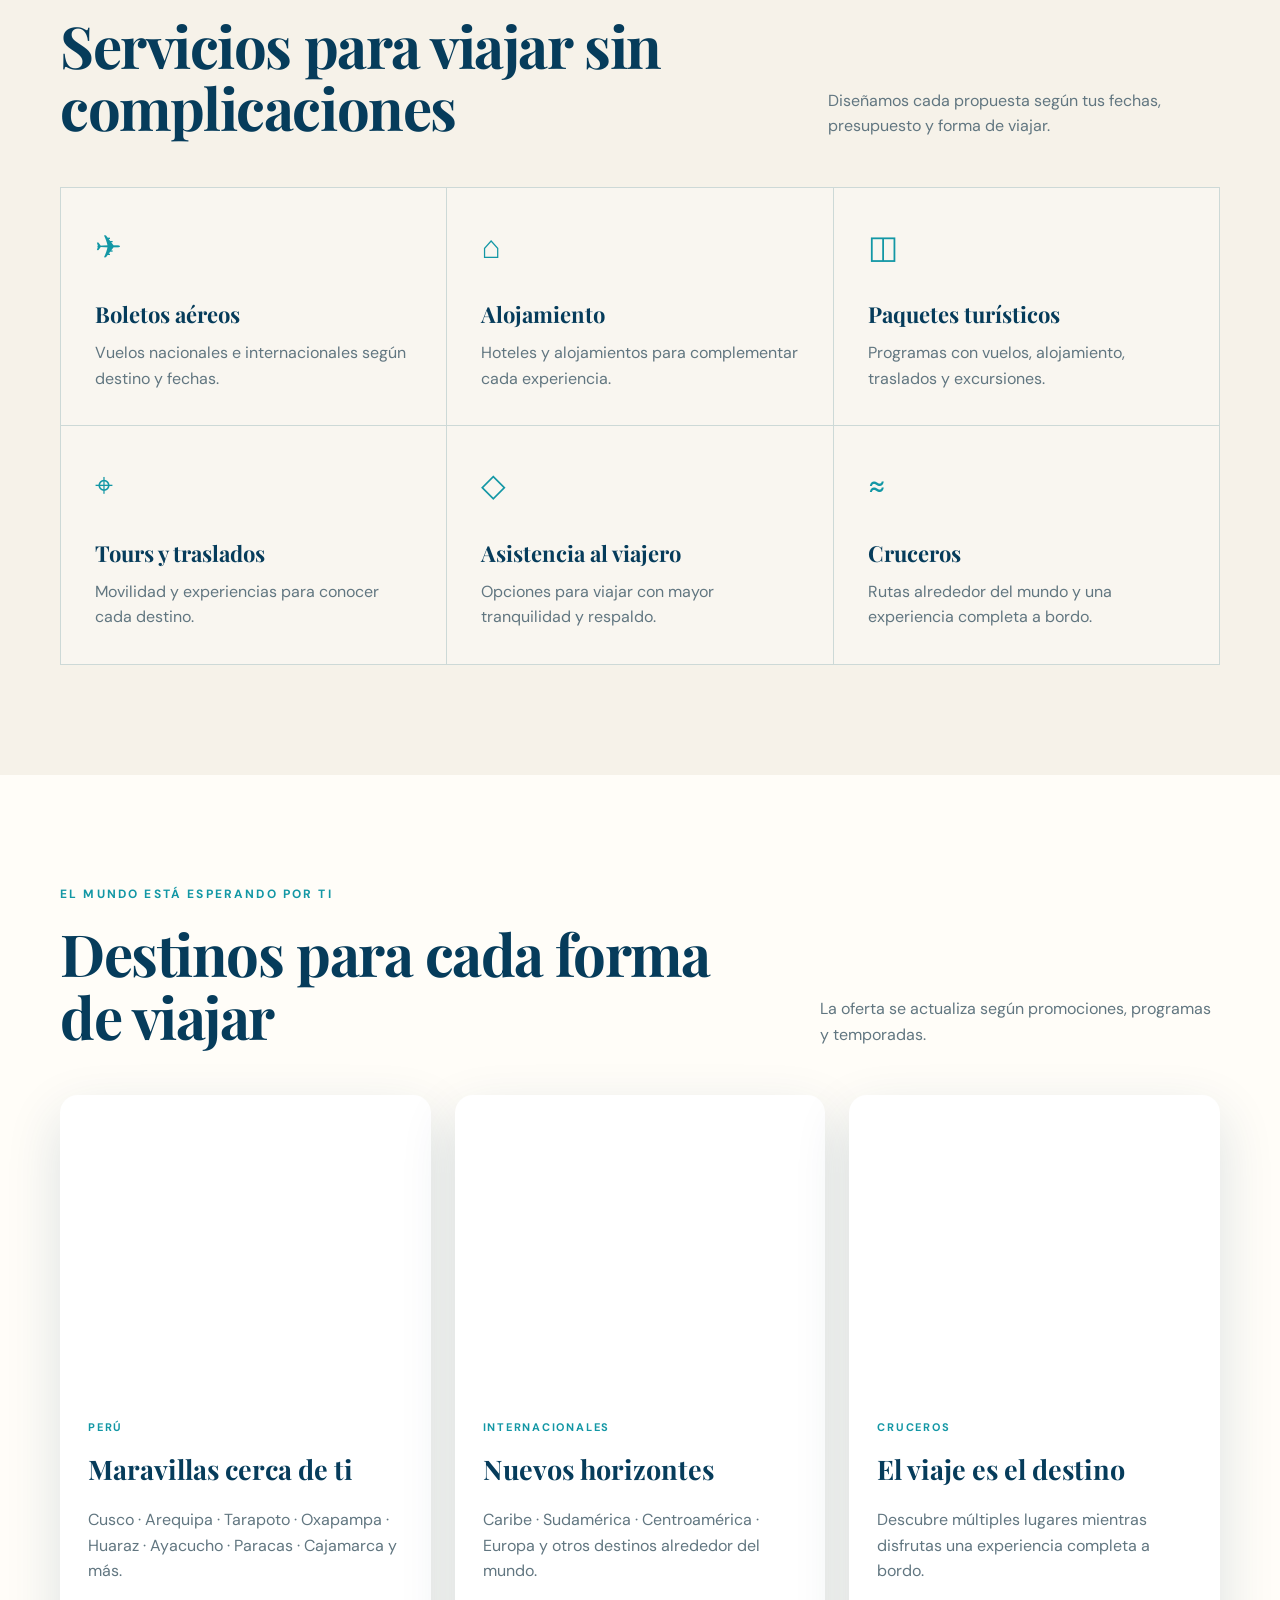
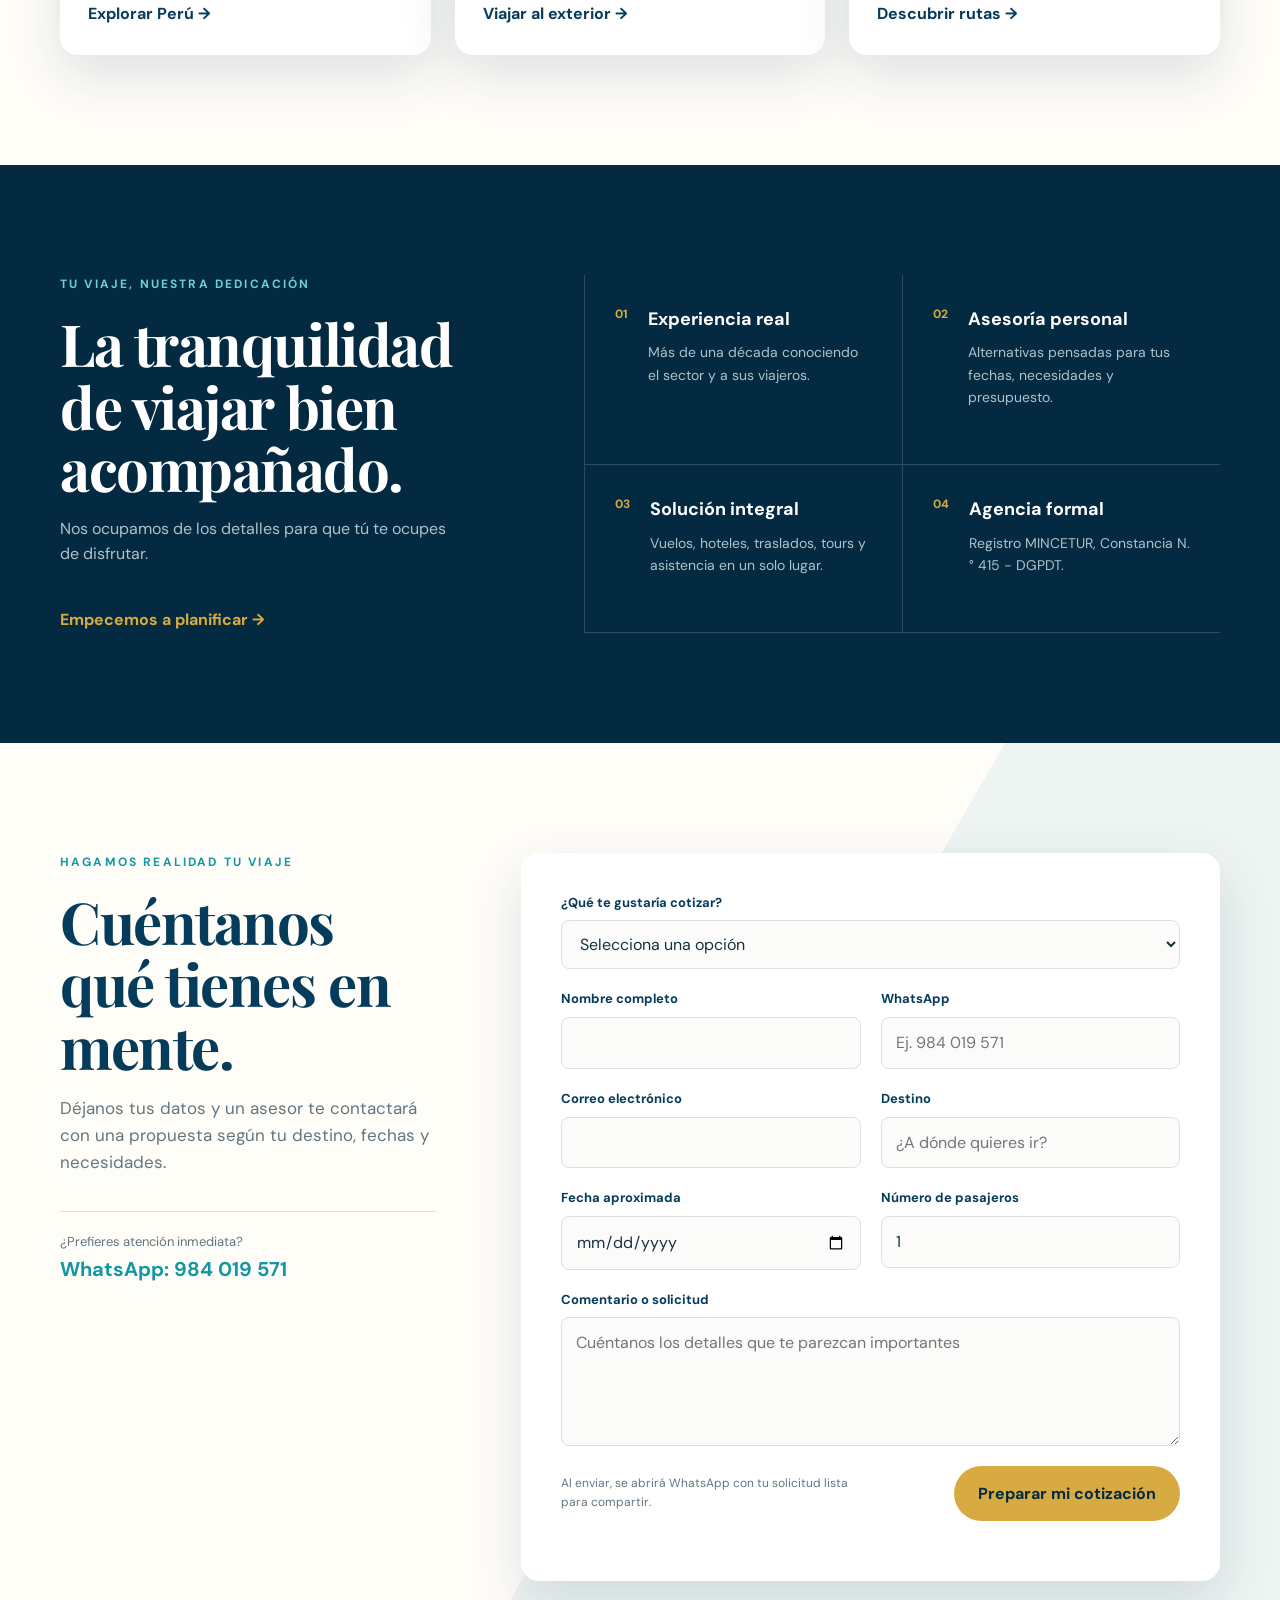
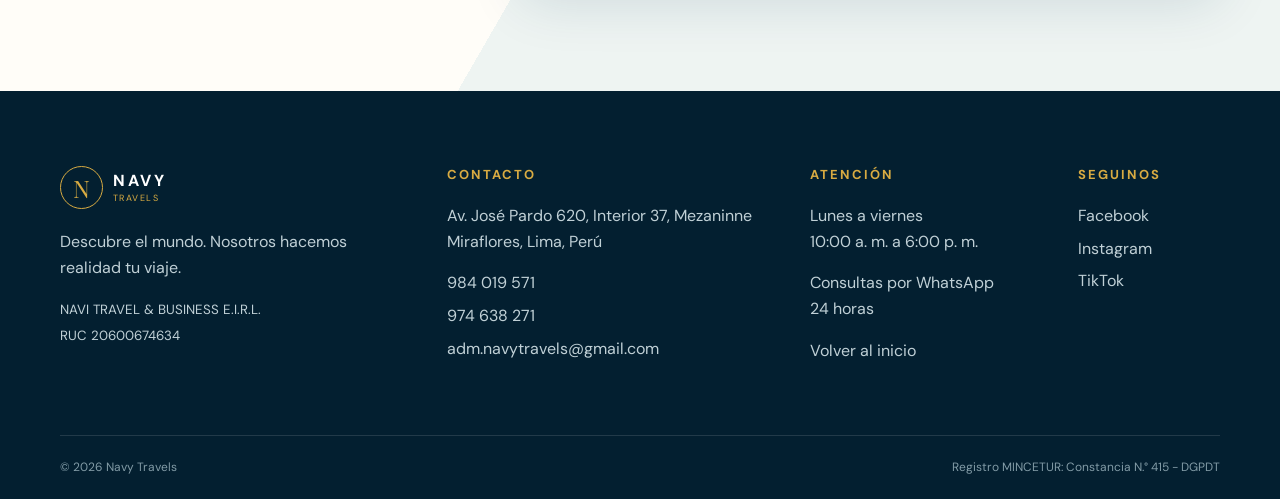
==== commit 13a837a7: "feat(accessibility): describe WhatsApp button action" ====
--- a/index.html
+++ b/index.html
@@ -114,7 +114,8 @@
     </section>
   </main>
 
-<a class="whatsapp-float" href="https://wa.me/51984019571?text=Hola%20Navy%20Travels%2C%20quiero%20informaci%C3%B3n." target="_blank" rel="noopener noreferrer" aria-label="Contactar a Navy Travels por WhatsApp"><img src="Navy-Travels/img/Wsp.png" alt="" width="40" height="40"></a>
+  <a class="whatsapp-float" href="https://wa.me/51984019571?text=Hola%20Navy%20Travels%2C%20quiero%20informaci%C3%B3n." target="_blank" rel="noopener noreferrer" aria-label="Contactar a Navy Travels por WhatsApp" title="Abrir WhatsApp">WA</a>
+
   <footer class="site-footer">
     <div class="container footer-grid">
       <div><a class="brand footer-brand" href="#inicio"><span class="brand-mark" aria-hidden="true">N</span><span><strong>NAVY</strong><small>TRAVELS</small></span></a><p>Descubre el mundo. Nosotros hacemos realidad tu viaje.</p><small>NAVI TRAVEL &amp; BUSINESS E.I.R.L.<br>RUC 20600674634</small></div>
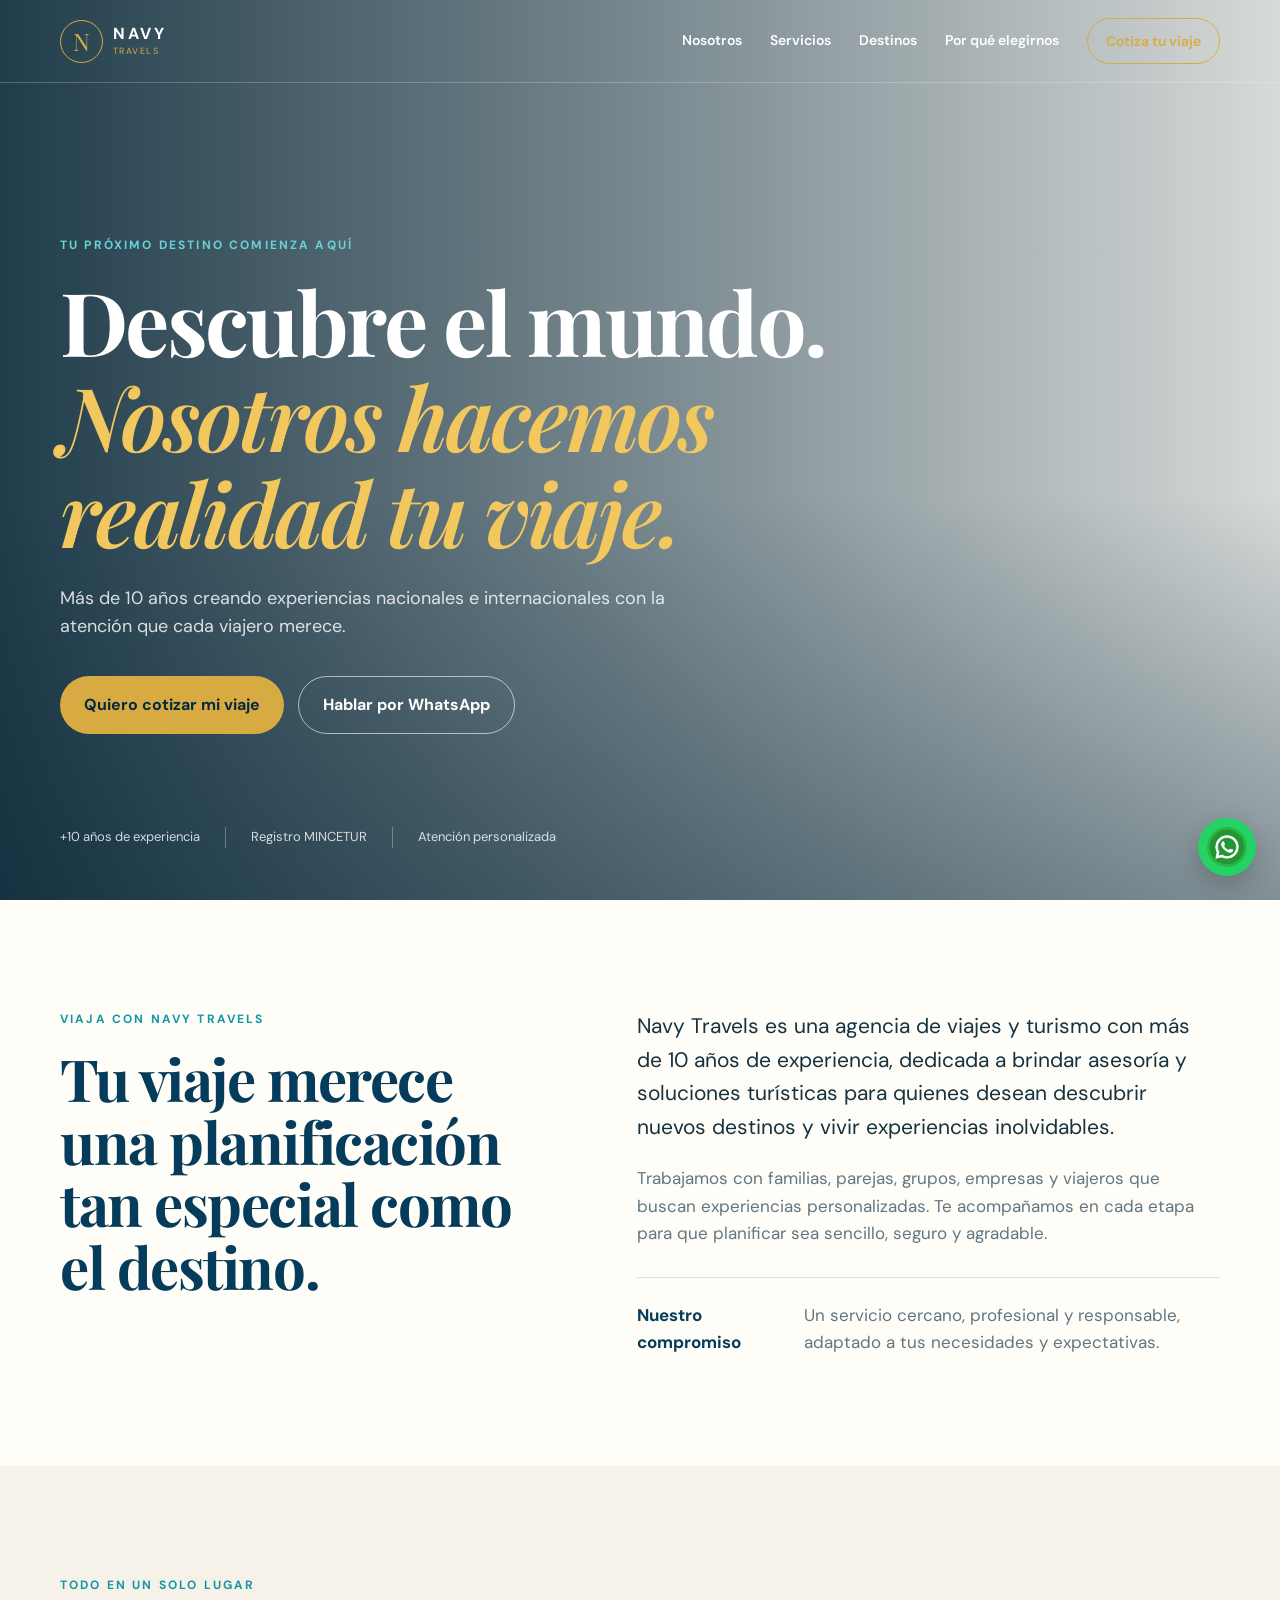
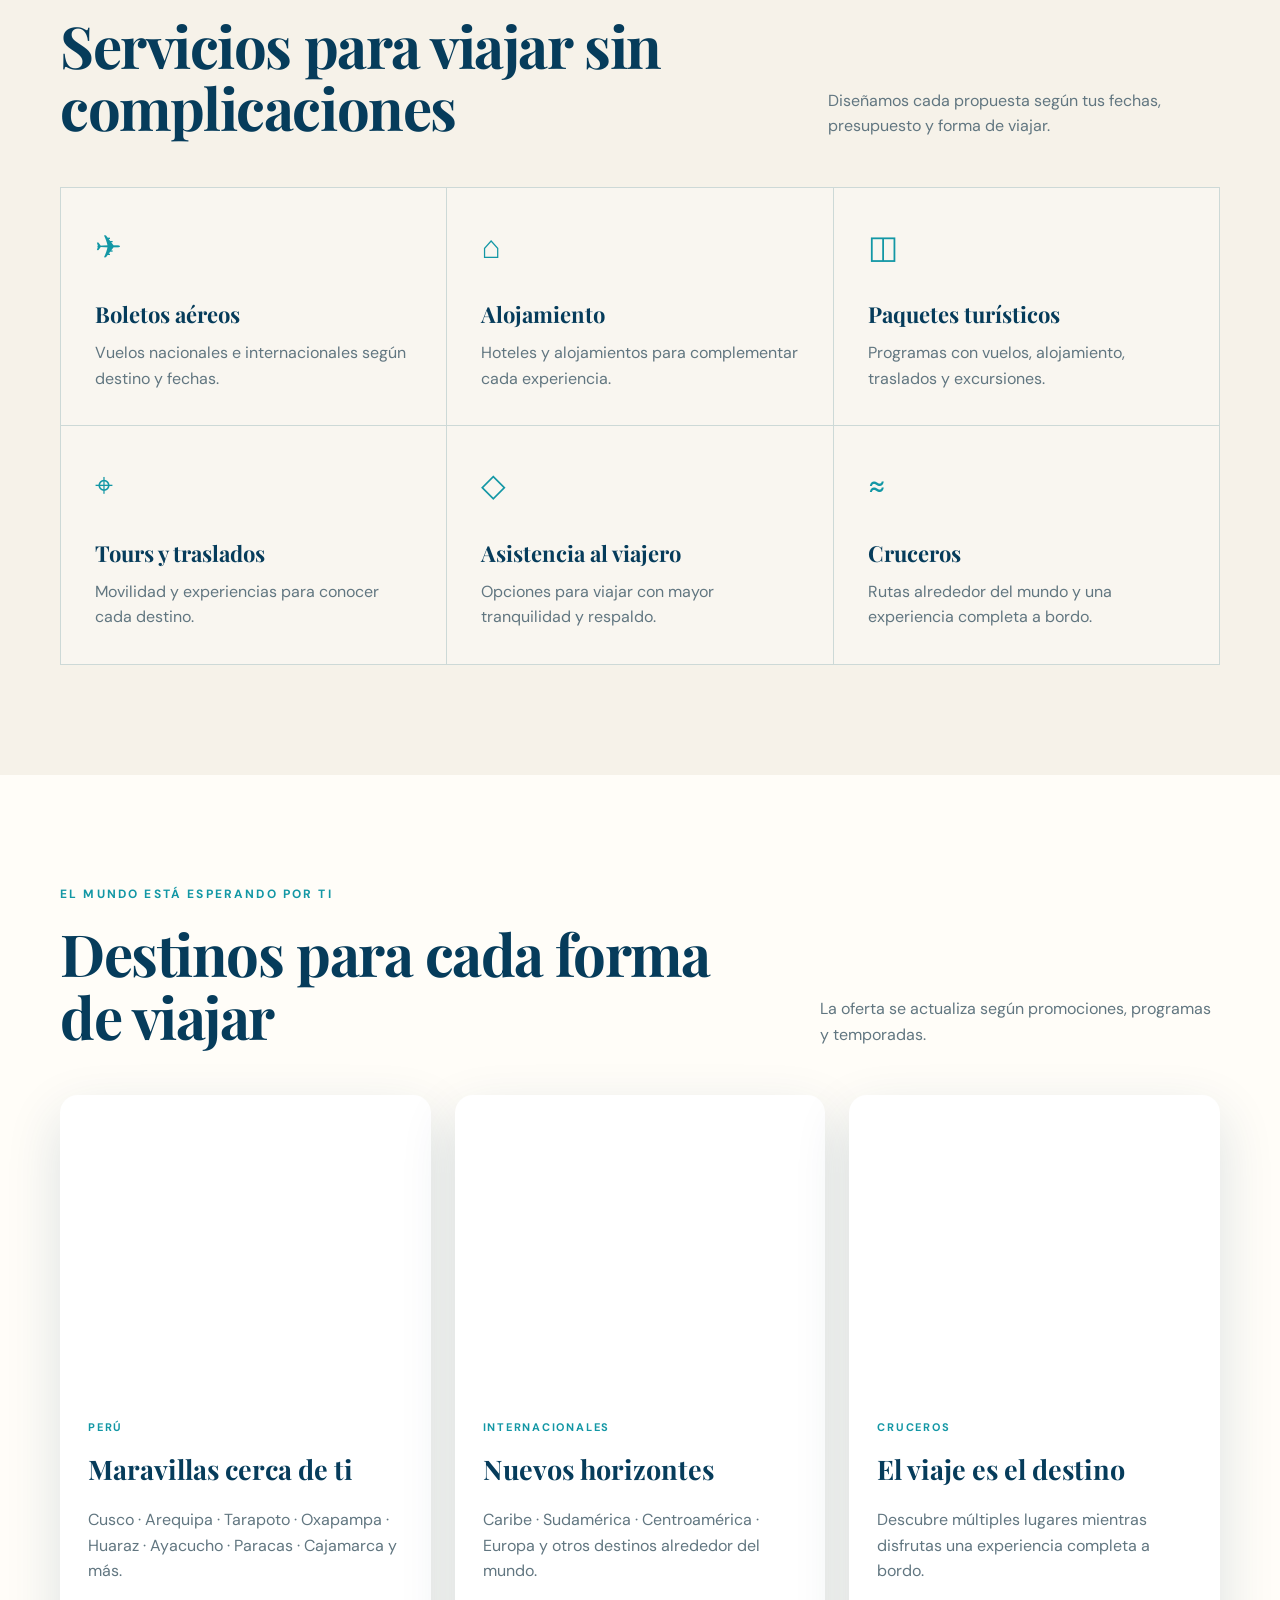
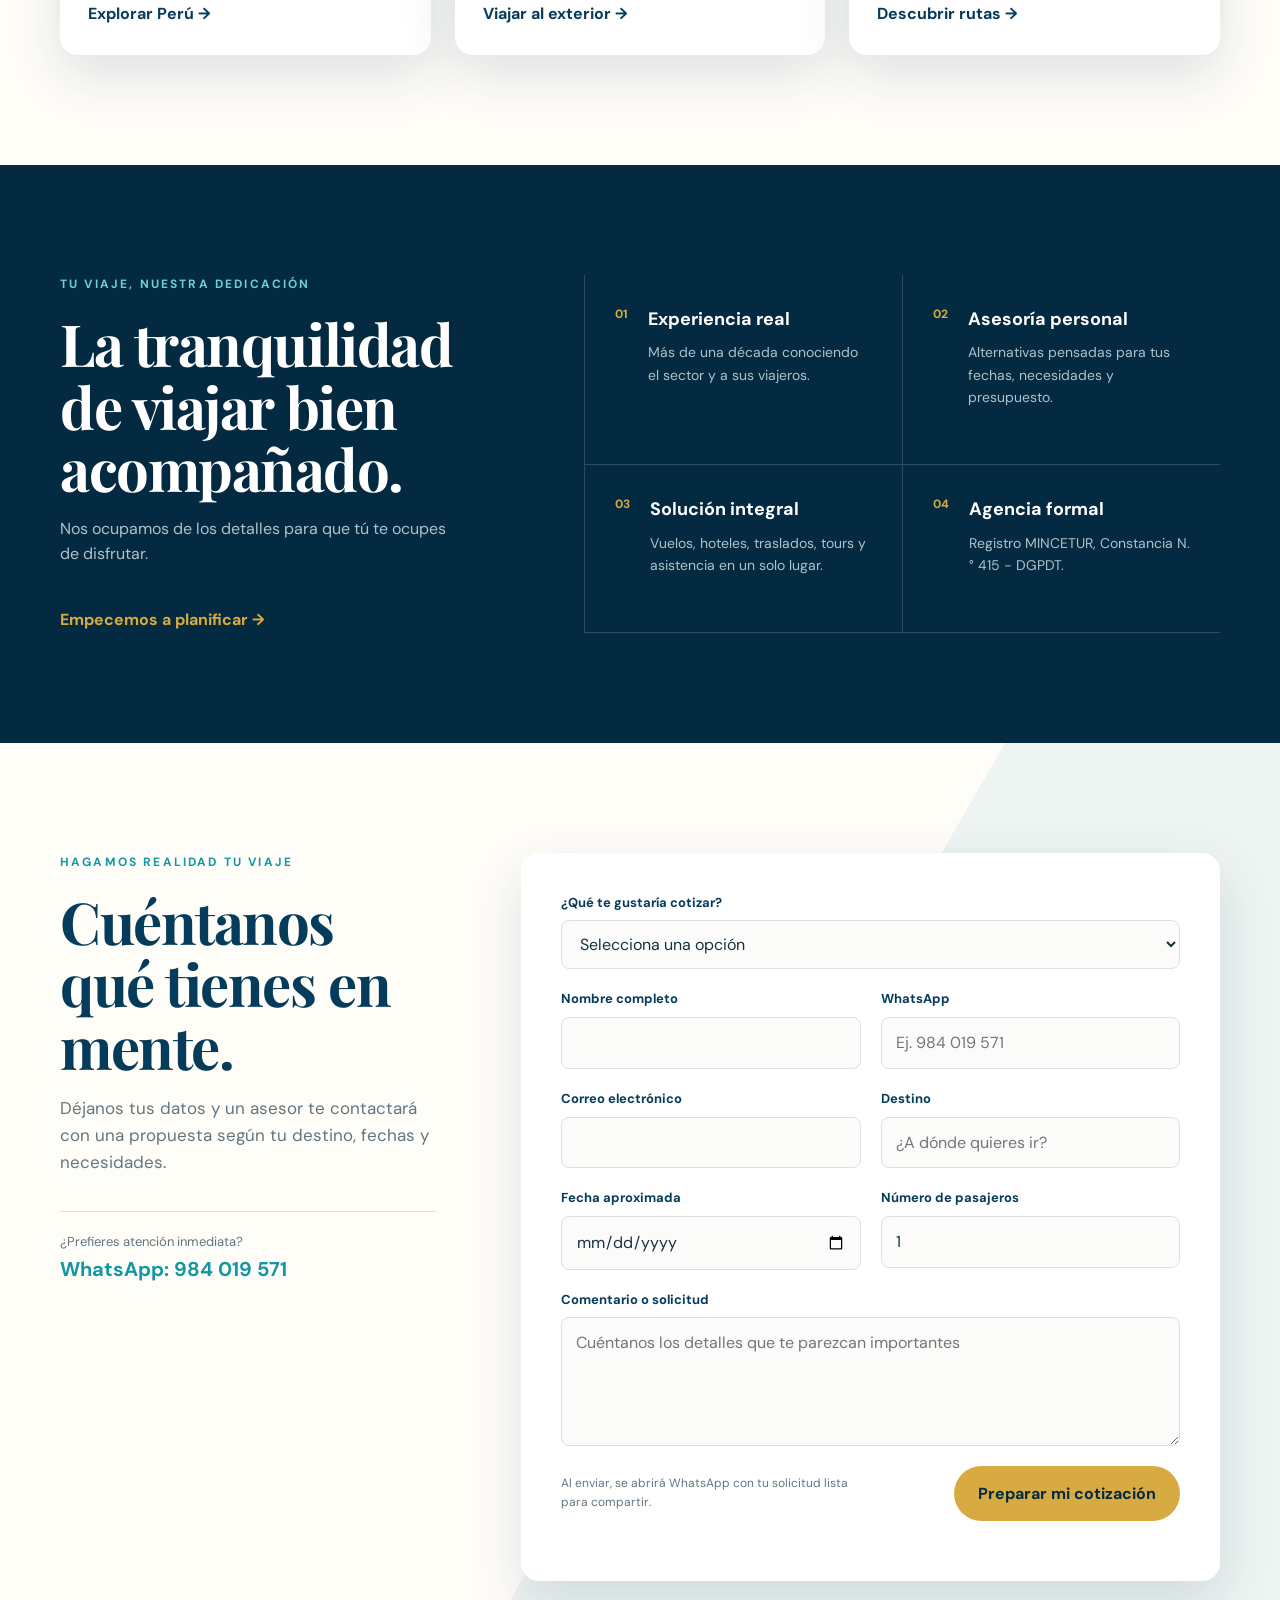
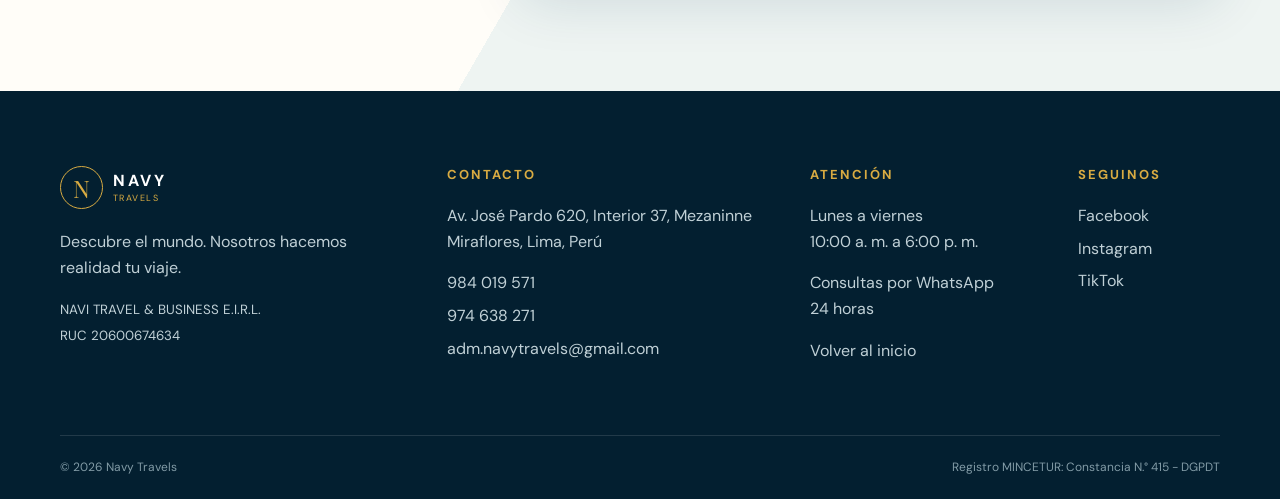
==== commit deebceec: "fix: resolve WhatsApp button conflict" ====
--- a/index.html
+++ b/index.html
@@ -114,8 +114,7 @@
     </section>
   </main>
 
-  <a class="whatsapp-float" href="https://wa.me/51984019571?text=Hola%20Navy%20Travels%2C%20quiero%20informaci%C3%B3n." target="_blank" rel="noopener noreferrer" aria-label="Contactar a Navy Travels por WhatsApp" title="Abrir WhatsApp">WA</a>
-
+<a class="whatsapp-float" href="https://wa.me/51984019571?text=Hola%20Navy%20Travels%2C%20quiero%20informaci%C3%B3n." target="_blank" rel="noopener noreferrer" aria-label="Contactar a Navy Travels por WhatsApp" title="Abrir WhatsApp"><img src="Navy-Travels/img/Wsp.png" alt="" width="40" height="40"></a>
   <footer class="site-footer">
     <div class="container footer-grid">
       <div><a class="brand footer-brand" href="#inicio"><span class="brand-mark" aria-hidden="true">N</span><span><strong>NAVY</strong><small>TRAVELS</small></span></a><p>Descubre el mundo. Nosotros hacemos realidad tu viaje.</p><small>NAVI TRAVEL &amp; BUSINESS E.I.R.L.<br>RUC 20600674634</small></div>
